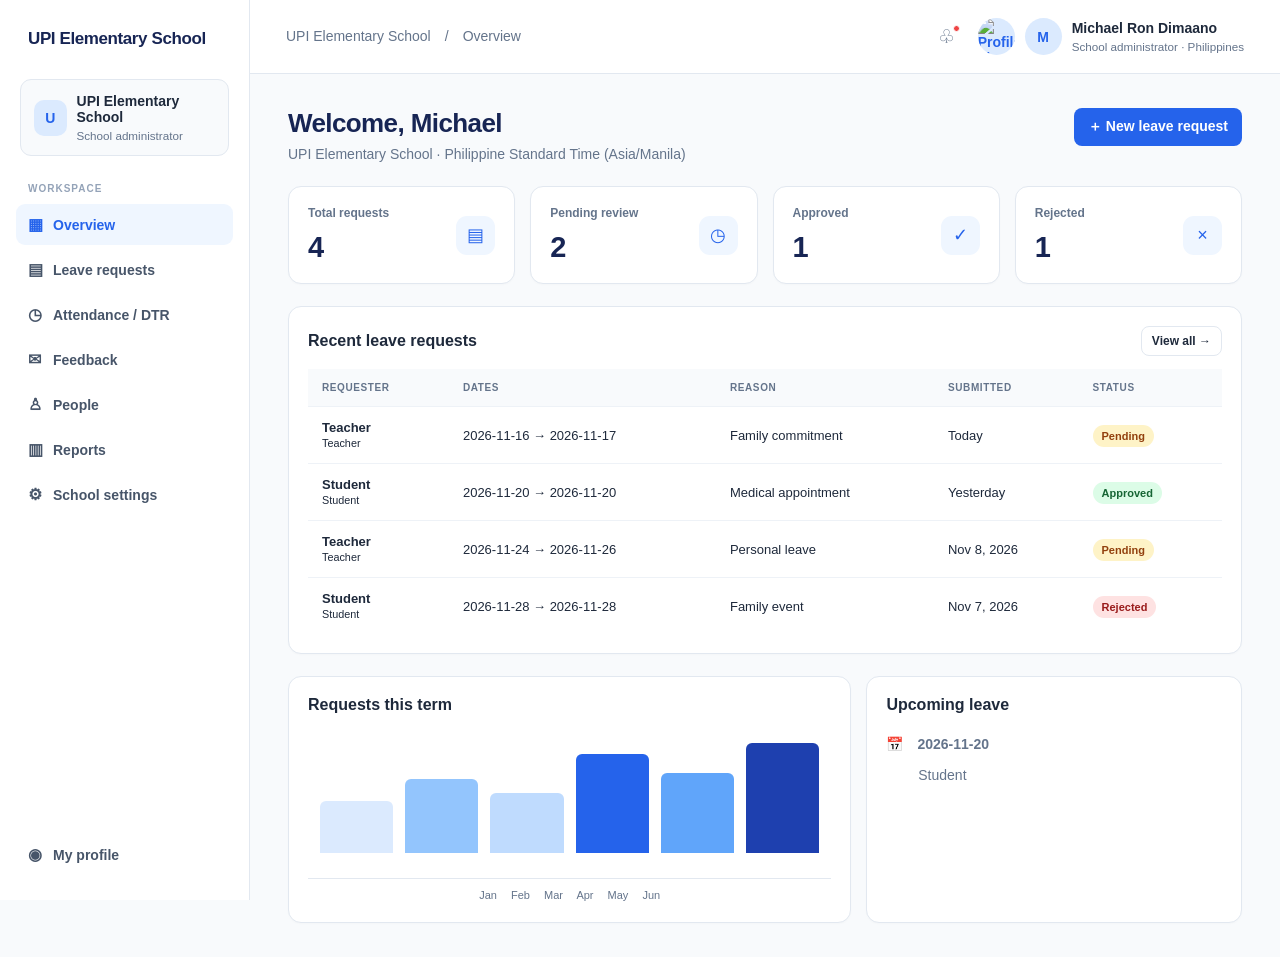
==== index.html @ c829ebc5 "Add files via upload" ====
<!doctype html>
<html lang="en">
<head>
  <meta charset="utf-8">
  <meta name="viewport" content="width=device-width, initial-scale=1">
  <meta name="theme-color" content="#2563EB">
  <title>UPI Elementary School — Leave Monitoring</title>
  <style>
    :root{--blue:#2563EB;--dark:#1E40AF;--navy:#172554;--pale:#EFF6FF;--pale2:#DBEAFE;--white:#fff;--bg:#F8FAFC;--border:#E2E8F0;--text:#1E293B;--muted:#64748B;--green:#15803D;--amber:#B45309;--red:#B91C1C}*{box-sizing:border-box}body{margin:0;background:var(--bg);color:var(--text);font:14px Inter,"Segoe UI",Arial,sans-serif}button,input,select,textarea{font:inherit}button{cursor:pointer}.layout{min-height:100vh}.sidebar{position:fixed;inset:0 auto 0 0;width:250px;padding:25px 16px;background:var(--white);border-right:1px solid var(--border);display:flex;flex-direction:column;z-index:2}.brand{padding:4px 12px 30px;color:var(--navy);font-size:22px;font-weight:800;letter-spacing:-1px}.brand span{color:var(--blue)}.school{margin:0 4px 27px;padding:13px;background:#F8FAFC;border:1px solid var(--border);border-radius:11px;display:flex;gap:10px;align-items:center}.school-mark{width:36px;height:36px;border-radius:10px;background:var(--pale2);color:var(--blue);display:grid;place-items:center;font-weight:800}.school small,.person small{display:block;color:var(--muted);margin-top:4px}.label{padding:0 12px 10px;color:#94A3B8;text-transform:uppercase;letter-spacing:1px;font-size:10px;font-weight:700}.nav{display:grid;gap:4px}.nav button{border:0;background:transparent;text-align:left;padding:11px 12px;border-radius:9px;color:#475569;font-weight:600}.nav button:hover,.nav button.active{background:var(--pale);color:var(--blue)}.nav .ico{display:inline-block;width:25px;font-size:16px}.side-bottom{margin-top:auto}.main{margin-left:250px;min-height:100vh}.topbar{height:74px;padding:0 36px;background:white;border-bottom:1px solid var(--border);display:flex;justify-content:space-between;align-items:center}.crumb{color:var(--muted)}.tools{display:flex;align-items:center;gap:17px}.icon{border:0;background:white;color:var(--muted);font-size:19px;position:relative}.dot{position:absolute;width:7px;height:7px;right:1px;top:1px;background:#EF4444;border:1px solid white;border-radius:50%}.person{display:flex;align-items:center;gap:10px}.avatar{width:37px;height:37px;border-radius:50%;object-fit:cover;display:grid;place-items:center;background:var(--pale2);color:var(--blue);font-weight:700}.content{max-width:1400px;margin:auto;padding:34px 38px}.title-row{display:flex;justify-content:space-between;align-items:flex-start;margin-bottom:24px;gap:14px}h1,h2,h3,p{margin-top:0}h1{font-size:26px;letter-spacing:-.6px;margin-bottom:7px;color:var(--navy)}.subtitle{color:var(--muted)}h2{font-size:16px;margin-bottom:15px}.grid{display:grid;grid-template-columns:repeat(4,minmax(0,1fr));gap:15px}.card{background:white;border:1px solid var(--border);border-radius:13px;padding:19px;box-shadow:0 1px 2px #0f172a05}.stat{display:flex;align-items:center;justify-content:space-between}.stat-label{font-size:12px;color:var(--muted);font-weight:600}.stat-number{font-size:29px;font-weight:750;color:var(--navy);margin-top:11px}.stat-icon{width:39px;height:39px;border-radius:11px;display:grid;place-items:center;background:var(--pale);color:var(--blue);font-size:18px}.section{margin-top:22px}.section-head{display:flex;align-items:center;justify-content:space-between;margin-bottom:13px}.section-head h2{margin:0}.btn{border:0;border-radius:8px;background:var(--blue);color:white;padding:10px 14px;font-weight:650;text-decoration:none;display:inline-flex;align-items:center;gap:7px}.btn:hover{background:var(--dark)}.btn.outline{background:white;border:1px solid var(--border);color:var(--text)}.btn.sm{padding:7px 10px;font-size:12px}.table-wrap{overflow:auto}table{border-collapse:collapse;width:100%;white-space:nowrap;font-size:13px}th,td{padding:13px 14px;border-bottom:1px solid #EEF2F7;text-align:left}th{background:#F8FAFC;color:var(--muted);font-size:10px;text-transform:uppercase;letter-spacing:.6px}tbody tr:last-child td{border-bottom:0}.badge{border-radius:30px;padding:5px 9px;font-size:11px;font-weight:700;text-transform:capitalize;background:#F1F5F9;color:#475569}.badge.approved,.badge.resolved{background:#DCFCE7;color:#166534}.badge.pending,.badge.new{background:#FEF3C7;color:#92400E}.badge.rejected{background:#FEE2E2;color:#991B1B}.badge.in-progress{background:#DBEAFE;color:#1D4ED8}.hidden{display:none!important}.form-grid{display:grid;grid-template-columns:1fr 1fr;gap:12px}.field{margin-bottom:15px}.field label{display:block;font-size:12px;font-weight:650;margin-bottom:7px}.field input,.field select,.field textarea{width:100%;padding:10px 12px;border:1px solid #CBD5E1;border-radius:8px;background:white;color:var(--text)}.field input:focus,.field select:focus,.field textarea:focus{outline:3px solid #2563EB20;border-color:var(--blue)}.field textarea{min-height:95px;resize:vertical}.empty{text-align:center;color:var(--muted);padding:28px}.notice{padding:12px 14px;margin-bottom:18px;border-radius:9px;background:var(--pale);color:var(--dark)}.profile-row{display:flex;align-items:center;gap:17px;margin-bottom:18px}.avatar.big{width:76px;height:76px;font-size:25px}.tabs{display:flex;gap:8px;margin:0 0 18px}.tabs button{padding:8px 12px;border:1px solid var(--border);background:white;border-radius:8px;color:var(--muted)}.tabs button.active{background:var(--pale);border-color:var(--pale2);color:var(--blue)}.request-actions{display:flex;gap:6px}.toast{position:fixed;right:22px;bottom:22px;background:var(--navy);color:white;padding:13px 18px;border-radius:9px;box-shadow:0 8px 30px #17255430;z-index:5}.mobile{display:none}
    @media(max-width:950px){.sidebar{width:215px}.main{margin-left:215px}.content{padding:25px 20px}.topbar{padding:0 20px}.grid{grid-template-columns:repeat(2,1fr)}}@media(max-width:650px){.sidebar{inset:auto 0 0;width:100%;height:65px;padding:4px 5px;border:0;border-top:1px solid var(--border);display:block}.brand,.school,.label,.side-bottom{display:none}.nav{display:flex;justify-content:space-around}.nav button{padding:7px 5px;text-align:center;font-size:10px}.nav .ico{display:block;width:auto;font-size:17px}.main{margin:0;padding-bottom:70px}.topbar{height:60px;padding:0 13px}.crumb{display:none}.content{padding:22px 13px}.grid{gap:9px}.card{padding:14px}.stat-number{font-size:24px}.title-row{align-items:flex-start}h1{font-size:22px}.person .person-name{display:none}.form-grid{grid-template-columns:1fr}.table-wrap{margin:0 -8px}}
  </style>
  <style>.badge.present{background:#DCFCE7;color:#166534}.badge.absent{background:#FEE2E2;color:#991B1B}.badge.leave{background:#FEF3C7;color:#92400E}.badge.holiday{background:#DBEAFE;color:#1D4ED8}@media(max-width:650px){.request-actions{flex-wrap:wrap;justify-content:flex-end}}</style>
</head>
<body>
  <div class="layout">
    <aside class="sidebar">
      <div class="brand" style="font-size:17px;letter-spacing:-.4px">UPI Elementary School</div>
      <div class="school"><div class="school-mark">U</div><div><strong>UPI Elementary School</strong><small>School administrator</small></div></div>
      <div class="label">Workspace</div>
      <nav class="nav" id="nav">
        <button class="active" data-view="dashboard"><span class="ico">▦</span>Overview</button>
        <button data-view="leaves"><span class="ico">▤</span>Leave requests</button>
        <button data-view="attendance"><span class="ico">◷</span>Attendance / DTR</button>
        <button data-view="feedback"><span class="ico">✉</span>Feedback</button>
        <button data-view="people"><span class="ico">♙</span>People</button>
        <button data-view="reports"><span class="ico">▥</span>Reports</button>
        <button data-view="settings"><span class="ico">⚙</span>School settings</button>
      </nav>
      <div class="nav side-bottom"><button data-view="profile"><span class="ico">◉</span>My profile</button></div>
    </aside>
    <main class="main">
      <header class="topbar"><div class="crumb"><span id="school-crumb">UPI Elementary School</span>　/　<span id="crumb">Overview</span></div><div class="tools"><button class="icon" id="notifications" title="Notifications">♧<span class="dot"></span></button><div class="person"><img class="avatar photo" alt="Profile photo" hidden><span class="avatar initials">M</span><span class="person-name"><strong id="top-name">Michael Ron Dimaano</strong><small>School administrator · Philippines</small></span></div></div></header>
      <div class="content">
        <div id="toast" class="toast hidden" role="status"></div>
        <section class="view" id="view-dashboard">
          <div class="title-row"><div><h1>Welcome, Michael</h1><div class="subtitle">UPI Elementary School · Philippine Standard Time (Asia/Manila)</div></div><button class="btn" data-goto="leaves">＋ New leave request</button></div>
          <div class="grid">
            <article class="card"><div class="stat"><div><div class="stat-label">Total requests</div><div class="stat-number" id="count-total">12</div></div><div class="stat-icon">▤</div></div></article>
            <article class="card"><div class="stat"><div><div class="stat-label">Pending review</div><div class="stat-number" id="count-pending">3</div></div><div class="stat-icon">◷</div></div></article>
            <article class="card"><div class="stat"><div><div class="stat-label">Approved</div><div class="stat-number" id="count-approved">7</div></div><div class="stat-icon">✓</div></div></article>
            <article class="card"><div class="stat"><div><div class="stat-label">Rejected</div><div class="stat-number" id="count-rejected">2</div></div><div class="stat-icon">×</div></div></article>
          </div>
          <section class="card section"><div class="section-head"><h2>Recent leave requests</h2><button class="btn outline sm" data-goto="leaves">View all →</button></div><div class="table-wrap"><table><thead><tr><th>Requester</th><th>Dates</th><th>Reason</th><th>Submitted</th><th>Status</th></tr></thead><tbody id="recent-rows"></tbody></table></div></section>
          <section class="grid section" style="grid-template-columns:1.2fr .8fr"><article class="card"><h2>Requests this term</h2><div style="height:150px;display:flex;align-items:end;gap:12px;padding:8px 12px 25px;border-bottom:1px solid var(--border)"><div style="height:45%;background:#DBEAFE;flex:1;border-radius:6px 6px 0 0"></div><div style="height:64%;background:#93C5FD;flex:1;border-radius:6px 6px 0 0"></div><div style="height:52%;background:#BFDBFE;flex:1;border-radius:6px 6px 0 0"></div><div style="height:85%;background:#2563EB;flex:1;border-radius:6px 6px 0 0"></div><div style="height:69%;background:#60A5FA;flex:1;border-radius:6px 6px 0 0"></div><div style="height:95%;background:#1E40AF;flex:1;border-radius:6px 6px 0 0"></div></div><div class="subtitle" style="display:flex;justify-content:space-around;margin-top:9px;font-size:11px">Jan　 Feb　 Mar　 Apr　 May　 Jun</div></article><article class="card"><h2>Upcoming leave</h2><div id="upcoming" class="subtitle" style="line-height:2.2"></div></article></section>
        </section>
        <section class="view hidden" id="view-leaves"><div class="title-row"><div><h1>Leave requests</h1><div class="subtitle">Review and track staff and student leave.</div></div><button class="btn" id="new-request-btn">＋ New request</button></div><section id="leave-form" class="card hidden" style="margin-bottom:18px"><h2>Submit a leave request</h2><form id="leaveForm"><div class="form-grid"><div class="field"><label>Requester name</label><input required name="name" placeholder="e.g. Jamie Lee"></div><div class="field"><label>Request type</label><select name="role"><option>Teacher</option><option>Student</option></select></div><div class="field"><label>Start date</label><input required type="date" name="start"></div><div class="field"><label>End date</label><input required type="date" name="end"></div></div><div class="field"><label>Reason</label><textarea name="reason" required placeholder="Add a short explanation..."></textarea></div><button class="btn">Submit request</button> <button type="button" class="btn outline" id="cancel-leave">Cancel</button></form></section><section class="card"><div class="tabs" id="leave-tabs"><button class="active" data-filter="all">All</button><button data-filter="pending">Pending</button><button data-filter="approved">Approved</button><button data-filter="rejected">Rejected</button></div><div class="table-wrap"><table><thead><tr><th>Requester</th><th>Dates</th><th>Reason</th><th>Status</th><th>Review</th></tr></thead><tbody id="leave-rows"></tbody></table></div></section></section>
        <section class="view hidden" id="view-leaves"><div class="title-row"><div><h1>Leave requests</h1><div class="subtitle">Review and track staff and student leave.</div></div><button class="btn" id="new-request-btn">＋ New request</button></div><section id="leave-form" class="card hidden" style="margin-bottom:18px"><h2>Submit a leave request</h2><form id="leaveForm"><div class="form-grid"><div class="field"><label>Request type</label><select name="role"><option>Teacher</option><option>Student</option></select></div><div class="field"><label>For</label><input value="Michael Ron Dimaano" readonly></div><div class="field"><label>Start date</label><input required type="date" name="start"></div><div class="field"><label>End date</label><input required type="date" name="end"></div></div><div class="field"><label>Reason</label><textarea name="reason" required placeholder="Add a short explanation..."></textarea></div><button class="btn">Submit request</button> <button type="button" class="btn outline" id="cancel-leave">Cancel</button></form></section><section class="card"><div class="tabs" id="leave-tabs"><button class="active" data-filter="all">All</button><button data-filter="pending">Pending</button><button data-filter="approved">Approved</button><button data-filter="rejected">Rejected</button></div><div class="table-wrap"><table><thead><tr><th>Requester</th><th>Dates</th><th>Reason</th><th>Status</th><th>Review</th></tr></thead><tbody id="leave-rows"></tbody></table></div></section></section>
        <section class="view hidden" id="view-attendance"><div class="title-row"><div><h1>Monthly attendance / DTR</h1><div class="subtitle">Daily time record · Philippine Standard Time (Asia/Manila)</div></div><div class="request-actions"><button class="btn outline" id="prev-month">← Previous</button><strong id="attendance-month" style="align-self:center"></strong><button class="btn outline" id="next-month">Next →</button><button class="btn outline" id="attendance-export">↓ CSV</button></div></div><div class="notice">Sample preview data. Entries you add here are saved in this browser only.</div><section class="grid"><article class="card"><div class="stat-label">Present</div><div class="stat-number" id="att-present">0</div></article><article class="card"><div class="stat-label">Absent</div><div class="stat-number" id="att-absent">0</div></article><article class="card"><div class="stat-label">Leave</div><div class="stat-number" id="att-leave">0</div></article><article class="card"><div class="stat-label">Holidays</div><div class="stat-number" id="att-holiday">0</div></article></section><section class="card section"><h2>Record or update a day</h2><form id="attendanceForm" class="form-grid"><div class="field"><label>Date</label><input type="date" name="date" id="attendance-date" required></div><div class="field"><label>Status</label><select name="status"><option value="present">Present</option><option value="absent">Absent</option><option value="leave">Leave</option><option value="holiday">Holiday</option></select></div><div class="field"><label>Time in</label><input type="time" name="timeIn"></div><div class="field"><label>Time out</label><input type="time" name="timeOut"></div><div class="field" style="grid-column:1/-1"><label>Remarks</label><input name="remarks" placeholder="Optional"></div><button class="btn" style="align-self:start">Save DTR entry</button></form></section><section class="card section table-wrap"><table><thead><tr><th>Date</th><th>Day</th><th>Time in</th><th>Time out</th><th>Total hours</th><th>Status</th><th>Remarks</th></tr></thead><tbody id="attendance-rows"></tbody></table></section></section>
        <section class="view hidden" id="view-feedback"><div class="title-row"><div><h1>Feedback</h1><div class="subtitle">Suggestions, concerns, and general feedback.</div></div><button class="btn" id="feedback-open">＋ Send feedback</button></div><section class="card hidden" id="feedback-form" style="margin-bottom:18px"><h2>Share feedback</h2><form id="feedbackForm"><div class="form-grid"><div class="field"><label>Category</label><select name="category"><option>Suggestion</option><option>General Feedback</option><option>Concern</option><option>Other</option></select></div><div class="field"><label>Subject</label><input name="subject" required></div></div><div class="field"><label>Message</label><textarea name="message" required></textarea></div><button class="btn">Submit feedback</button></form></section><section class="card table-wrap"><table><thead><tr><th>Category</th><th>Subject</th><th>From</th><th>Date</th><th>Status</th><th>Update</th></tr></thead><tbody id="feedback-rows"></tbody></table></section></section>
        <section class="view hidden" id="view-people"><div class="title-row"><div><h1>People</h1><div class="subtitle">Manage teachers and students in your school.</div></div><button class="btn" id="add-person">＋ Add person</button></div><section class="card hidden" id="person-form"><h2>Add a school account</h2><form id="personForm" class="form-grid"><div class="field"><label>Full name</label><input required name="name"></div><div class="field"><label>Email</label><input required type="email" name="email"></div><div class="field"><label>Role</label><select name="role"><option>Teacher</option><option>Student</option></select></div><button class="btn" style="align-self:start">Save person</button></form></section><section class="card section table-wrap"><table><thead><tr><th>Name</th><th>Email</th><th>Role</th><th>Account status</th></tr></thead><tbody id="people-rows"></tbody></table></section></section>
        <section class="view hidden" id="view-reports"><div class="title-row"><div><h1>Reports</h1><div class="subtitle">Summarize leave requests for your school.</div></div><button class="btn outline" id="export">↓ Export CSV</button></div><section class="card"><div class="form-grid"><div class="field"><label>From</label><input type="date" id="report-from"></div><div class="field"><label>To</label><input type="date" id="report-to"></div></div><div class="subtitle">The report includes all requests recorded in this preview. Export downloads a CSV file.</div></section><section class="grid section" id="report-cards"></section></section>
        <section class="view hidden" id="view-settings"><div class="title-row"><div><h1>School settings</h1><div class="subtitle">Update school name and branding.</div></div></div><section class="card" style="max-width:650px"><div class="field"><label>School name</label><input id="school-name" value="UPI Elementary School"></div><button class="btn" id="save-school">Save changes</button></section></section>
        <section class="view hidden" id="view-profile"><div class="title-row"><div><h1>My profile</h1><div class="subtitle">Update your account details and profile picture.</div></div></div><section class="card" style="max-width:700px"><div class="profile-row"><img class="avatar big photo" alt="Profile picture" hidden><span class="avatar big initials">M</span><div><strong id="profile-display">Michael Ron Dimaano</strong><div class="subtitle">UPI Elementary School · Philippines</div></div></div><form id="profileForm"><div class="field"><label>Display name</label><input name="name" id="profile-name" value="Michael Ron Dimaano" required></div><div class="field"><label>Profile picture</label><input type="file" id="profile-picture" accept="image/png,image/jpeg,image/webp"><small class="subtitle">Choose a JPG, PNG, or WebP image. Preview is saved in this browser.</small></div><button class="btn">Save profile</button></form></section></section>
      </div>
    </main>
  </div>
  <script>
    const sample=[{name:'Teacher',role:'Teacher',start:'2026-11-16',end:'2026-11-17',reason:'Family commitment',status:'pending',date:'Today'},{name:'Student',role:'Student',start:'2026-11-20',end:'2026-11-20',reason:'Medical appointment',status:'approved',date:'Yesterday'},{name:'Teacher',role:'Teacher',start:'2026-11-24',end:'2026-11-26',reason:'Personal leave',status:'pending',date:'Nov 8, 2026'},{name:'Student',role:'Student',start:'2026-11-28',end:'2026-11-28',reason:'Family event',status:'rejected',date:'Nov 7, 2026'}];
    let leaves=JSON.parse(localStorage.getItem('upi-preview-leaves-v2')||'null')||sample;
    let feedback=JSON.parse(localStorage.getItem('upi-preview-feedback-v2')||'null')||[{category:'Suggestion',subject:'More notice for school events',person:'Teacher',date:'Today',status:'new'},{category:'General Feedback',subject:'Thank you for the new process',person:'Student',date:'Yesterday',status:'resolved'}];
    let people=JSON.parse(localStorage.getItem('upi-preview-people-v2')||'null')||[];
    const philParts=new Intl.DateTimeFormat('en-PH',{timeZone:'Asia/Manila',year:'numeric',month:'2-digit',day:'2-digit'}).formatToParts(new Date());const philPart=k=>philParts.find(p=>p.type===k).value;const todayPH=`${philPart('year')}-${philPart('month')}-${philPart('day')}`;let attendanceMonth=localStorage.getItem('upi-preview-month-v2')||todayPH.slice(0,7);let attendance=JSON.parse(localStorage.getItem('upi-preview-attendance-v2')||'{}');
    const persist=()=>{localStorage.setItem('upi-preview-leaves-v2',JSON.stringify(leaves));localStorage.setItem('upi-preview-feedback-v2',JSON.stringify(feedback));localStorage.setItem('upi-preview-people-v2',JSON.stringify(people));localStorage.setItem('upi-preview-attendance-v2',JSON.stringify(attendance));localStorage.setItem('upi-preview-month-v2',attendanceMonth);};
    const esc=s=>String(s).replace(/[&<>"']/g,c=>({'&':'&amp;','<':'&lt;','>':'&gt;','"':'&quot;',"'":'&#39;'}[c]));
    const badge=s=>`<span class="badge ${esc(s.replace('_','-'))}">${esc(s.replace('_',' '))}</span>`;
    function render(){const pending=leaves.filter(x=>x.status==='pending').length,approved=leaves.filter(x=>x.status==='approved').length,rejected=leaves.filter(x=>x.status==='rejected').length;document.querySelector('#count-total').textContent=leaves.length;document.querySelector('#count-pending').textContent=pending;document.querySelector('#count-approved').textContent=approved;document.querySelector('#count-rejected').textContent=rejected;
      document.querySelector('#recent-rows').innerHTML=leaves.slice(0,5).map(x=>`<tr><td><strong>${esc(x.name)}</strong><br><small>${esc(x.role)}</small></td><td>${esc(x.start)} → ${esc(x.end)}</td><td>${esc(x.reason)}</td><td>${esc(x.date)}</td><td>${badge(x.status)}</td></tr>`).join('')||'<tr><td class="empty" colspan="5">No requests yet.</td></tr>';
      const filter=document.querySelector('#leave-tabs .active')?.dataset.filter||'all';const shown=filter==='all'?leaves:leaves.filter(x=>x.status===filter);document.querySelector('#leave-rows').innerHTML=shown.map((x,i)=>`<tr><td><strong>${esc(x.name)}</strong><br><small>${esc(x.role)}</small></td><td>${esc(x.start)} → ${esc(x.end)}</td><td>${esc(x.reason)}</td><td>${badge(x.status)}</td><td>${x.status==='pending'?`<div class="request-actions"><button class="btn sm" onclick="decide(${leaves.indexOf(x)},'approved')">Approve</button><button class="btn outline sm" onclick="decide(${leaves.indexOf(x)},'rejected')">Reject</button></div>`:'—'}</td></tr>`).join('')||'<tr><td class="empty" colspan="5">Nothing to show for this filter.</td></tr>';
      document.querySelector('#feedback-rows').innerHTML=feedback.map((x,i)=>`<tr><td>${esc(x.category)}</td><td><strong>${esc(x.subject)}</strong></td><td>${esc(x.person)}</td><td>${esc(x.date)}</td><td>${badge(x.status)}</td><td><select aria-label="Feedback status" onchange="updateFeedback(${i},this.value)"><option ${x.status==='new'?'selected':''}>new</option><option value="in_progress" ${x.status==='in_progress'?'selected':''}>in progress</option><option ${x.status==='resolved'?'selected':''}>resolved</option></select></td></tr>`).join('')||'<tr><td class="empty" colspan="6">No feedback yet.</td></tr>';
      document.querySelector('#people-rows').innerHTML=people.map(p=>`<tr><td><strong>${esc(p.name)}</strong></td><td>${esc(p.email)}</td><td>${esc(p.role)}</td><td>${badge('active')}</td></tr>`).join('')||'<tr><td class="empty" colspan="4">No school accounts added in this preview.</td></tr>';document.querySelector('#report-cards').innerHTML=[['Total requests',leaves.length],['Pending',pending],['Approved',approved],['Rejected',rejected]].map(([a,b])=>`<article class="card"><div class="stat-label">${a}</div><div class="stat-number">${b}</div></article>`).join('');document.querySelector('#upcoming').innerHTML=leaves.filter(x=>x.status==='approved').slice(0,3).map(x=>`<div>📅　<strong>${esc(x.start)}</strong><br>　　 ${esc(x.role)}</div>`).join('')||'No approved leave coming up.';renderAttendance();persist();}
    function renderAttendance(){const [year,month]=attendanceMonth.split('-').map(Number),numDays=new Date(Date.UTC(year,month,0)).getUTCDate();document.querySelector('#attendance-month').textContent=new Intl.DateTimeFormat('en-PH',{timeZone:'Asia/Manila',month:'long',year:'numeric'}).format(new Date(Date.UTC(year,month-1,1,12)));document.querySelector('#attendance-date').min=`${attendanceMonth}-01`;document.querySelector('#attendance-date').max=`${attendanceMonth}-${String(numDays).padStart(2,'0')}`;if(!document.querySelector('#attendance-date').value.startsWith(attendanceMonth))document.querySelector('#attendance-date').value=attendanceMonth===todayPH.slice(0,7)?todayPH:`${attendanceMonth}-01`;const records=Object.entries(attendance).filter(([d])=>d.startsWith(attendanceMonth)).sort(([a],[b])=>a.localeCompare(b));for(const s of ['present','absent','leave','holiday'])document.querySelector(`#att-${s}`).textContent=records.filter(([,r])=>r.status===s).length;const weekday=d=>new Intl.DateTimeFormat('en-PH',{timeZone:'Asia/Manila',weekday:'long'}).format(new Date(`${d}T12:00:00+08:00`));const hours=r=>{if(!r?.timeIn||!r?.timeOut)return '—';const [ih,im]=r.timeIn.split(':').map(Number),[oh,om]=r.timeOut.split(':').map(Number),n=oh*60+om-ih*60-im;return n>=0?`${(n/60).toFixed(2)} h`:'—'};let html='';for(let day=1;day<=numDays;day++){const date=`${attendanceMonth}-${String(day).padStart(2,'0')}`,r=attendance[date];html+=`<tr><td>${new Intl.DateTimeFormat('en-PH',{timeZone:'Asia/Manila',month:'short',day:'numeric',year:'numeric'}).format(new Date(`${date}T12:00:00+08:00`))}</td><td>${weekday(date)}</td><td>${esc(r?.timeIn||'—')}</td><td>${esc(r?.timeOut||'—')}</td><td>${hours(r)}</td><td>${r?badge(r.status):badge('not recorded')}</td><td>${esc(r?.remarks||'')}</td></tr>`}document.querySelector('#attendance-rows').innerHTML=html;document.querySelector('#next-month').disabled=attendanceMonth>=todayPH.slice(0,7);}
    function toast(s){const t=document.querySelector('#toast');t.textContent=s;t.classList.remove('hidden');setTimeout(()=>t.classList.add('hidden'),2400)}
    function show(view){document.querySelectorAll('.view').forEach(v=>v.classList.toggle('hidden',v.id!==`view-${view}`));document.querySelectorAll('#nav button').forEach(b=>b.classList.toggle('active',b.dataset.view===view));document.querySelector('#crumb').textContent=({dashboard:'Overview',leaves:'Leave requests',attendance:'Attendance / DTR',feedback:'Feedback',people:'People',reports:'Reports',settings:'School settings',profile:'My profile'})[view]||view;if(view==='attendance')renderAttendance();}
    window.decide=(i,status)=>{leaves[i].status=status;render();toast(`Request ${status}.`)};window.updateFeedback=(i,status)=>{feedback[i].status=status.replace(' ','_');render();toast('Feedback status updated.')};
    document.querySelectorAll('#nav button').forEach(b=>b.addEventListener('click',()=>show(b.dataset.view)));document.querySelectorAll('[data-goto]').forEach(b=>b.addEventListener('click',()=>{show(b.dataset.goto);if(b.dataset.goto==='leaves')document.querySelector('#leave-form').classList.remove('hidden')}));document.querySelector('#leave-tabs').addEventListener('click',e=>{if(e.target.dataset.filter){document.querySelectorAll('#leave-tabs button').forEach(b=>b.classList.toggle('active',b===e.target));render()}});
    document.querySelector('#new-request-btn').onclick=()=>document.querySelector('#leave-form').classList.toggle('hidden');document.querySelector('#cancel-leave').onclick=()=>document.querySelector('#leave-form').classList.add('hidden');document.querySelector('#leaveForm').onsubmit=e=>{e.preventDefault();const f=new FormData(e.target),start=f.get('start'),end=f.get('end');if(end<start){toast('End date must be on or after the start date.');return}leaves.unshift({name:document.querySelector('#profile-display').textContent,role:f.get('role'),start,end,reason:f.get('reason'),status:'pending',date:'Just now'});render();e.target.reset();document.querySelector('#leave-form').classList.add('hidden');toast('Leave request submitted.')};
    document.querySelector('#prev-month').onclick=()=>{const [y,m]=attendanceMonth.split('-').map(Number);const d=new Date(Date.UTC(y,m-2,1,12));attendanceMonth=`${d.getUTCFullYear()}-${String(d.getUTCMonth()+1).padStart(2,'0')}`;renderAttendance();persist()};document.querySelector('#next-month').onclick=()=>{if(attendanceMonth>=todayPH.slice(0,7))return;const [y,m]=attendanceMonth.split('-').map(Number);const d=new Date(Date.UTC(y,m,1,12));attendanceMonth=`${d.getUTCFullYear()}-${String(d.getUTCMonth()+1).padStart(2,'0')}`;renderAttendance();persist()};document.querySelector('#attendanceForm').onsubmit=e=>{e.preventDefault();const f=new FormData(e.target),date=f.get('date');if(!date.startsWith(attendanceMonth)){toast('Choose a date in the displayed month.');return}attendance[date]={status:f.get('status'),timeIn:f.get('timeIn'),timeOut:f.get('timeOut'),remarks:f.get('remarks')};render();toast('Attendance entry saved.')};document.querySelector('#attendance-export').onclick=()=>{const entries=Object.entries(attendance).filter(([d])=>d.startsWith(attendanceMonth)).sort(([a],[b])=>a.localeCompare(b)),csv=['Date,Day,Time In,Time Out,Hours,Status,Remarks',...entries.map(([d,r])=>{const [ih,im]=r.timeIn.split(':').map(Number),[oh,om]=r.timeOut.split(':').map(Number),hrs=ih||im||oh||om?Math.max(0,(oh*60+om-ih*60-im)/60).toFixed(2):'';return [d,JSON.stringify(new Intl.DateTimeFormat('en-PH',{timeZone:'Asia/Manila',weekday:'long'}).format(new Date(`${d}T12:00:00+08:00`))),r.timeIn,r.timeOut,hrs,r.status,JSON.stringify(r.remarks)].join(',')})].join('\n'),a=document.createElement('a');a.href=URL.createObjectURL(new Blob([csv],{type:'text/csv'}));a.download=`dtr-${attendanceMonth}.csv`;a.click();URL.revokeObjectURL(a.href)};
    document.querySelector('#feedback-open').onclick=()=>document.querySelector('#feedback-form').classList.toggle('hidden');document.querySelector('#feedbackForm').onsubmit=e=>{e.preventDefault();const f=new FormData(e.target);feedback.unshift({category:f.get('category'),subject:f.get('subject'),person:document.querySelector('#profile-display').textContent,date:'Just now',status:'new'});render();e.target.reset();document.querySelector('#feedback-form').classList.add('hidden');toast('Feedback submitted.')};
    document.querySelector('#add-person').onclick=()=>document.querySelector('#person-form').classList.toggle('hidden');document.querySelector('#personForm').onsubmit=e=>{e.preventDefault();const f=new FormData(e.target);people.push({name:f.get('name'),email:f.get('email'),role:f.get('role')});render();e.target.reset();toast('Person added to preview.')};
    document.querySelector('#profileForm').onsubmit=e=>{e.preventDefault();const name=document.querySelector('#profile-name').value;document.querySelector('#top-name').textContent=name;document.querySelector('#profile-display').textContent=name;document.querySelectorAll('.initials').forEach(x=>x.textContent=name.trim().charAt(0).toUpperCase());localStorage.setItem('upi-preview-name-v2',name);toast('Profile saved in this browser.')};
    document.querySelector('#profile-picture').onchange=e=>{const file=e.target.files[0];if(!file)return;if(!['image/jpeg','image/png','image/webp'].includes(file.type)||file.size>3*1024*1024){toast('Choose a JPG, PNG, or WebP image under 3 MB.');e.target.value='';return}const reader=new FileReader();reader.onload=()=>{localStorage.setItem('upi-preview-avatar-v2',reader.result);document.querySelectorAll('.photo').forEach(x=>{x.src=reader.result;x.hidden=false});document.querySelectorAll('.initials').forEach(x=>x.hidden=true);toast('Photo preview updated.')};reader.readAsDataURL(file)};
    document.querySelector('#save-school').onclick=()=>{const n=document.querySelector('#school-name').value;document.querySelector('.school strong').textContent=n;document.querySelector('.crumb').firstChild.textContent=n+'　/　';toast('School name updated in this preview.')};document.querySelector('#notifications').onclick=()=>toast('You have 3 pending leave requests.');document.querySelector('#export').onclick=()=>{const csv=['Name,Role,Start,End,Reason,Status',...leaves.map(x=>[x.name,x.role,x.start,x.end,x.reason,x.status].map(v=>'"'+String(v).replaceAll('"','""')+'"').join(','))].join('\n'),a=document.createElement('a');a.href=URL.createObjectURL(new Blob([csv],{type:'text/csv'}));a.download='leave-report.csv';a.click();URL.revokeObjectURL(a.href)};
    const savedName=localStorage.getItem('upi-preview-name-v2')||'Michael Ron Dimaano';document.querySelector('#top-name').textContent=savedName;document.querySelector('#profile-display').textContent=savedName;document.querySelector('#profile-name').value=savedName;document.querySelectorAll('.initials').forEach(x=>x.textContent=savedName.trim().charAt(0).toUpperCase());const savedPhoto=localStorage.getItem('upi-preview-avatar-v2');if(savedPhoto){document.querySelectorAll('.photo').forEach(x=>{x.src=savedPhoto;x.hidden=false});document.querySelectorAll('.initials').forEach(x=>x.hidden=true)}document.querySelector('#school-crumb').textContent=localStorage.getItem('upi-preview-school-v2')||'UPI Elementary School';document.querySelector('.school strong').textContent=document.querySelector('#school-crumb').textContent;document.querySelector('#school-name').value=document.querySelector('#school-crumb').textContent;document.querySelector('#profile-picture').onchange=e=>{const file=e.target.files[0];if(!file)return;if(!['image/jpeg','image/png','image/webp'].includes(file.type)||file.size>3*1024*1024){toast('Choose a JPG, PNG, or WebP image under 3 MB.');e.target.value='';return}const reader=new FileReader();reader.onload=()=>{localStorage.setItem('upi-preview-avatar-v2',reader.result);document.querySelectorAll('.photo').forEach(x=>{x.src=reader.result;x.hidden=false});document.querySelectorAll('.initials').forEach(x=>x.hidden=true);toast('Profile picture saved in this browser.')};reader.readAsDataURL(file)};document.querySelector('#save-school').onclick=()=>{const n=document.querySelector('#school-name').value.trim()||'UPI Elementary School';document.querySelector('#school-crumb').textContent=n;document.querySelector('.school strong').textContent=n;localStorage.setItem('upi-preview-school-v2',n);toast('School name saved in this browser.')};render();
  </script>
</body>
</html>
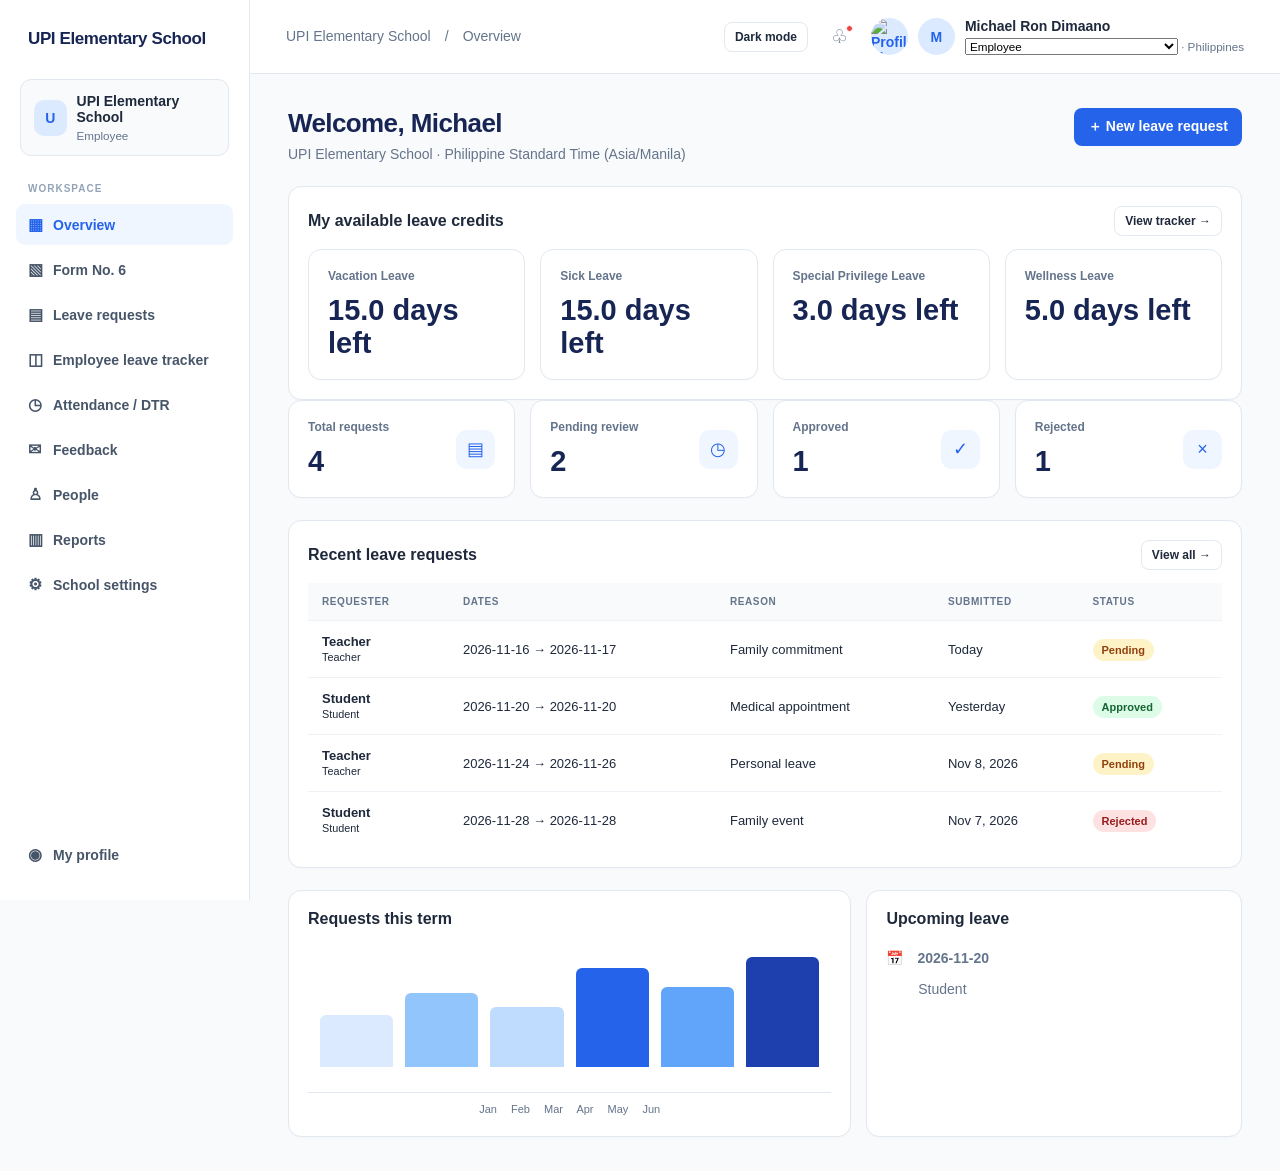
==== commit a0a986e0: "update files" ====
--- a/index.html
+++ b/index.html
@@ -19,7 +19,9 @@
       <div class="label">Workspace</div>
       <nav class="nav" id="nav">
         <button class="active" data-view="dashboard"><span class="ico">▦</span>Overview</button>
-        <button data-view="leaves"><span class="ico">▤</span>Leave requests</button>
+        <button data-view="form6"><span class="ico">▧</span>Form No. 6</button><button data-view="leaves"><span class="ico">▤</span>Leave requests</button>
+        <button data-view="balances"><span class="ico">◫</span>Employee leave tracker</button>
+        <button data-view="admin"><span class="ico">▣</span>Admin panel</button>
         <button data-view="attendance"><span class="ico">◷</span>Attendance / DTR</button>
         <button data-view="feedback"><span class="ico">✉</span>Feedback</button>
         <button data-view="people"><span class="ico">♙</span>People</button>
@@ -29,7 +31,7 @@
       <div class="nav side-bottom"><button data-view="profile"><span class="ico">◉</span>My profile</button></div>
     </aside>
     <main class="main">
-      <header class="topbar"><div class="crumb"><span id="school-crumb">UPI Elementary School</span>　/　<span id="crumb">Overview</span></div><div class="tools"><button class="icon" id="notifications" title="Notifications">♧<span class="dot"></span></button><div class="person"><img class="avatar photo" alt="Profile photo" hidden><span class="avatar initials">M</span><span class="person-name"><strong id="top-name">Michael Ron Dimaano</strong><small>School administrator · Philippines</small></span></div></div></header>
+      <header class="topbar"><div class="crumb"><span id="school-crumb">UPI Elementary School</span>　/　<span id="crumb">Overview</span></div><div class="tools"><button class="btn outline sm" id="theme-toggle" type="button">Dark mode</button><button class="icon" id="notifications" title="Notifications">♧<span class="dot"></span></button><div class="person"><img class="avatar photo" alt="Profile photo" hidden><span class="avatar initials">M</span><span class="person-name"><strong id="top-name">Michael Ron Dimaano</strong><small><select id="preview-role" aria-label="Preview role"><option>Employee</option><option>Admin / Personnel Officer</option><option>Approving Authority / Superintendent</option></select> · Philippines</small></span></div></div></header>
       <div class="content">
         <div id="toast" class="toast hidden" role="status"></div>
         <section class="view" id="view-dashboard">
@@ -82,9 +84,12 @@
     document.querySelector('#save-school').onclick=()=>{const n=document.querySelector('#school-name').value;document.querySelector('.school strong').textContent=n;document.querySelector('.crumb').firstChild.textContent=n+'　/　';toast('School name updated in this preview.')};document.querySelector('#notifications').onclick=()=>toast('You have 3 pending leave requests.');document.querySelector('#export').onclick=()=>{const csv=['Name,Role,Start,End,Reason,Status',...leaves.map(x=>[x.name,x.role,x.start,x.end,x.reason,x.status].map(v=>'"'+String(v).replaceAll('"','""')+'"').join(','))].join('\n'),a=document.createElement('a');a.href=URL.createObjectURL(new Blob([csv],{type:'text/csv'}));a.download='leave-report.csv';a.click();URL.revokeObjectURL(a.href)};
     const savedName=localStorage.getItem('upi-preview-name-v2')||'Michael Ron Dimaano';document.querySelector('#top-name').textContent=savedName;document.querySelector('#profile-display').textContent=savedName;document.querySelector('#profile-name').value=savedName;document.querySelectorAll('.initials').forEach(x=>x.textContent=savedName.trim().charAt(0).toUpperCase());const savedPhoto=localStorage.getItem('upi-preview-avatar-v2');if(savedPhoto){document.querySelectorAll('.photo').forEach(x=>{x.src=savedPhoto;x.hidden=false});document.querySelectorAll('.initials').forEach(x=>x.hidden=true)}document.querySelector('#school-crumb').textContent=localStorage.getItem('upi-preview-school-v2')||'UPI Elementary School';document.querySelector('.school strong').textContent=document.querySelector('#school-crumb').textContent;document.querySelector('#school-name').value=document.querySelector('#school-crumb').textContent;document.querySelector('#profile-picture').onchange=e=>{const file=e.target.files[0];if(!file)return;if(!['image/jpeg','image/png','image/webp'].includes(file.type)||file.size>3*1024*1024){toast('Choose a JPG, PNG, or WebP image under 3 MB.');e.target.value='';return}const reader=new FileReader();reader.onload=()=>{localStorage.setItem('upi-preview-avatar-v2',reader.result);document.querySelectorAll('.photo').forEach(x=>{x.src=reader.result;x.hidden=false});document.querySelectorAll('.initials').forEach(x=>x.hidden=true);toast('Profile picture saved in this browser.')};reader.readAsDataURL(file)};document.querySelector('#save-school').onclick=()=>{const n=document.querySelector('#school-name').value.trim()||'UPI Elementary School';document.querySelector('#school-crumb').textContent=n;document.querySelector('.school strong').textContent=n;localStorage.setItem('upi-preview-school-v2',n);toast('School name saved in this browser.')};render();
   </script>
+  <script src="form6.js"></script>
+  <script src="leave-admin.js"></script>
 </body>
 </html>
-
-
-
-
+
+
+
+
+
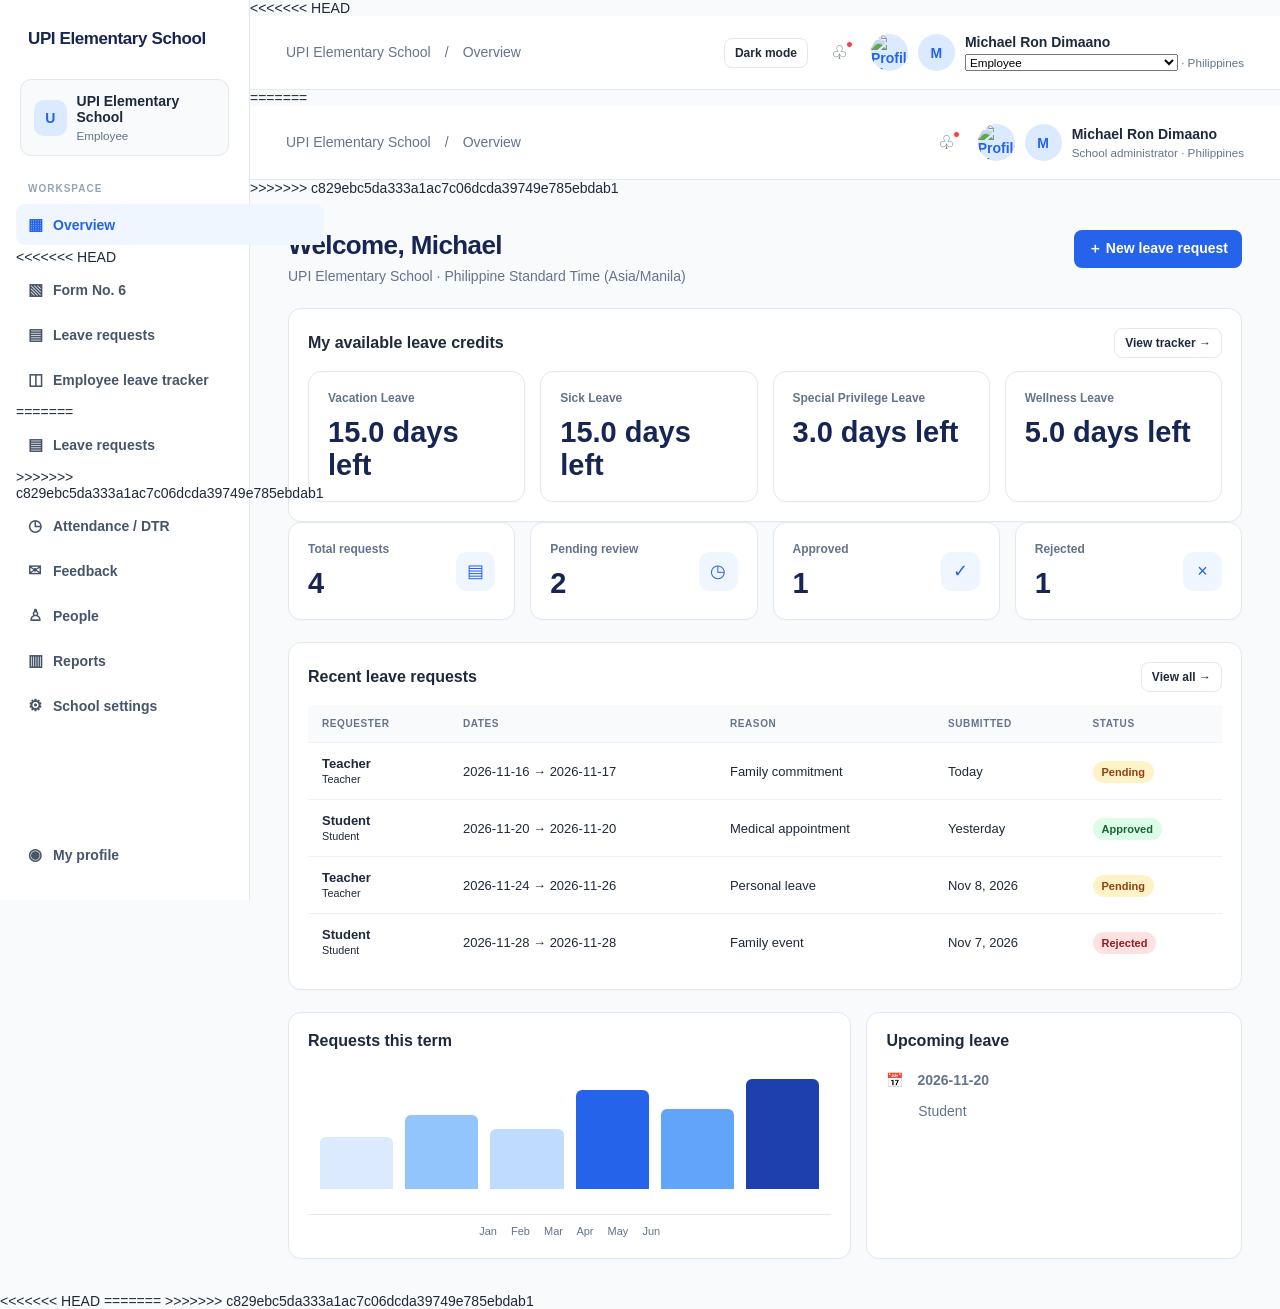
==== commit 189ad977: "Initial commit for leavedtrsys" ====
--- a/index.html
+++ b/index.html
@@ -19,9 +19,13 @@
       <div class="label">Workspace</div>
       <nav class="nav" id="nav">
         <button class="active" data-view="dashboard"><span class="ico">▦</span>Overview</button>
+<<<<<<< HEAD
         <button data-view="form6"><span class="ico">▧</span>Form No. 6</button><button data-view="leaves"><span class="ico">▤</span>Leave requests</button>
         <button data-view="balances"><span class="ico">◫</span>Employee leave tracker</button>
         <button data-view="admin"><span class="ico">▣</span>Admin panel</button>
+=======
+        <button data-view="leaves"><span class="ico">▤</span>Leave requests</button>
+>>>>>>> c829ebc5da333a1ac7c06dcda39749e785ebdab1
         <button data-view="attendance"><span class="ico">◷</span>Attendance / DTR</button>
         <button data-view="feedback"><span class="ico">✉</span>Feedback</button>
         <button data-view="people"><span class="ico">♙</span>People</button>
@@ -31,7 +35,11 @@
       <div class="nav side-bottom"><button data-view="profile"><span class="ico">◉</span>My profile</button></div>
     </aside>
     <main class="main">
+<<<<<<< HEAD
       <header class="topbar"><div class="crumb"><span id="school-crumb">UPI Elementary School</span>　/　<span id="crumb">Overview</span></div><div class="tools"><button class="btn outline sm" id="theme-toggle" type="button">Dark mode</button><button class="icon" id="notifications" title="Notifications">♧<span class="dot"></span></button><div class="person"><img class="avatar photo" alt="Profile photo" hidden><span class="avatar initials">M</span><span class="person-name"><strong id="top-name">Michael Ron Dimaano</strong><small><select id="preview-role" aria-label="Preview role"><option>Employee</option><option>Admin / Personnel Officer</option><option>Approving Authority / Superintendent</option></select> · Philippines</small></span></div></div></header>
+=======
+      <header class="topbar"><div class="crumb"><span id="school-crumb">UPI Elementary School</span>　/　<span id="crumb">Overview</span></div><div class="tools"><button class="icon" id="notifications" title="Notifications">♧<span class="dot"></span></button><div class="person"><img class="avatar photo" alt="Profile photo" hidden><span class="avatar initials">M</span><span class="person-name"><strong id="top-name">Michael Ron Dimaano</strong><small>School administrator · Philippines</small></span></div></div></header>
+>>>>>>> c829ebc5da333a1ac7c06dcda39749e785ebdab1
       <div class="content">
         <div id="toast" class="toast hidden" role="status"></div>
         <section class="view" id="view-dashboard">
@@ -84,6 +92,7 @@
     document.querySelector('#save-school').onclick=()=>{const n=document.querySelector('#school-name').value;document.querySelector('.school strong').textContent=n;document.querySelector('.crumb').firstChild.textContent=n+'　/　';toast('School name updated in this preview.')};document.querySelector('#notifications').onclick=()=>toast('You have 3 pending leave requests.');document.querySelector('#export').onclick=()=>{const csv=['Name,Role,Start,End,Reason,Status',...leaves.map(x=>[x.name,x.role,x.start,x.end,x.reason,x.status].map(v=>'"'+String(v).replaceAll('"','""')+'"').join(','))].join('\n'),a=document.createElement('a');a.href=URL.createObjectURL(new Blob([csv],{type:'text/csv'}));a.download='leave-report.csv';a.click();URL.revokeObjectURL(a.href)};
     const savedName=localStorage.getItem('upi-preview-name-v2')||'Michael Ron Dimaano';document.querySelector('#top-name').textContent=savedName;document.querySelector('#profile-display').textContent=savedName;document.querySelector('#profile-name').value=savedName;document.querySelectorAll('.initials').forEach(x=>x.textContent=savedName.trim().charAt(0).toUpperCase());const savedPhoto=localStorage.getItem('upi-preview-avatar-v2');if(savedPhoto){document.querySelectorAll('.photo').forEach(x=>{x.src=savedPhoto;x.hidden=false});document.querySelectorAll('.initials').forEach(x=>x.hidden=true)}document.querySelector('#school-crumb').textContent=localStorage.getItem('upi-preview-school-v2')||'UPI Elementary School';document.querySelector('.school strong').textContent=document.querySelector('#school-crumb').textContent;document.querySelector('#school-name').value=document.querySelector('#school-crumb').textContent;document.querySelector('#profile-picture').onchange=e=>{const file=e.target.files[0];if(!file)return;if(!['image/jpeg','image/png','image/webp'].includes(file.type)||file.size>3*1024*1024){toast('Choose a JPG, PNG, or WebP image under 3 MB.');e.target.value='';return}const reader=new FileReader();reader.onload=()=>{localStorage.setItem('upi-preview-avatar-v2',reader.result);document.querySelectorAll('.photo').forEach(x=>{x.src=reader.result;x.hidden=false});document.querySelectorAll('.initials').forEach(x=>x.hidden=true);toast('Profile picture saved in this browser.')};reader.readAsDataURL(file)};document.querySelector('#save-school').onclick=()=>{const n=document.querySelector('#school-name').value.trim()||'UPI Elementary School';document.querySelector('#school-crumb').textContent=n;document.querySelector('.school strong').textContent=n;localStorage.setItem('upi-preview-school-v2',n);toast('School name saved in this browser.')};render();
   </script>
+<<<<<<< HEAD
   <script src="form6.js"></script>
   <script src="leave-admin.js"></script>
 </body>
@@ -93,3 +102,11 @@
 
 
 
+=======
+</body>
+</html>
+
+
+
+
+>>>>>>> c829ebc5da333a1ac7c06dcda39749e785ebdab1
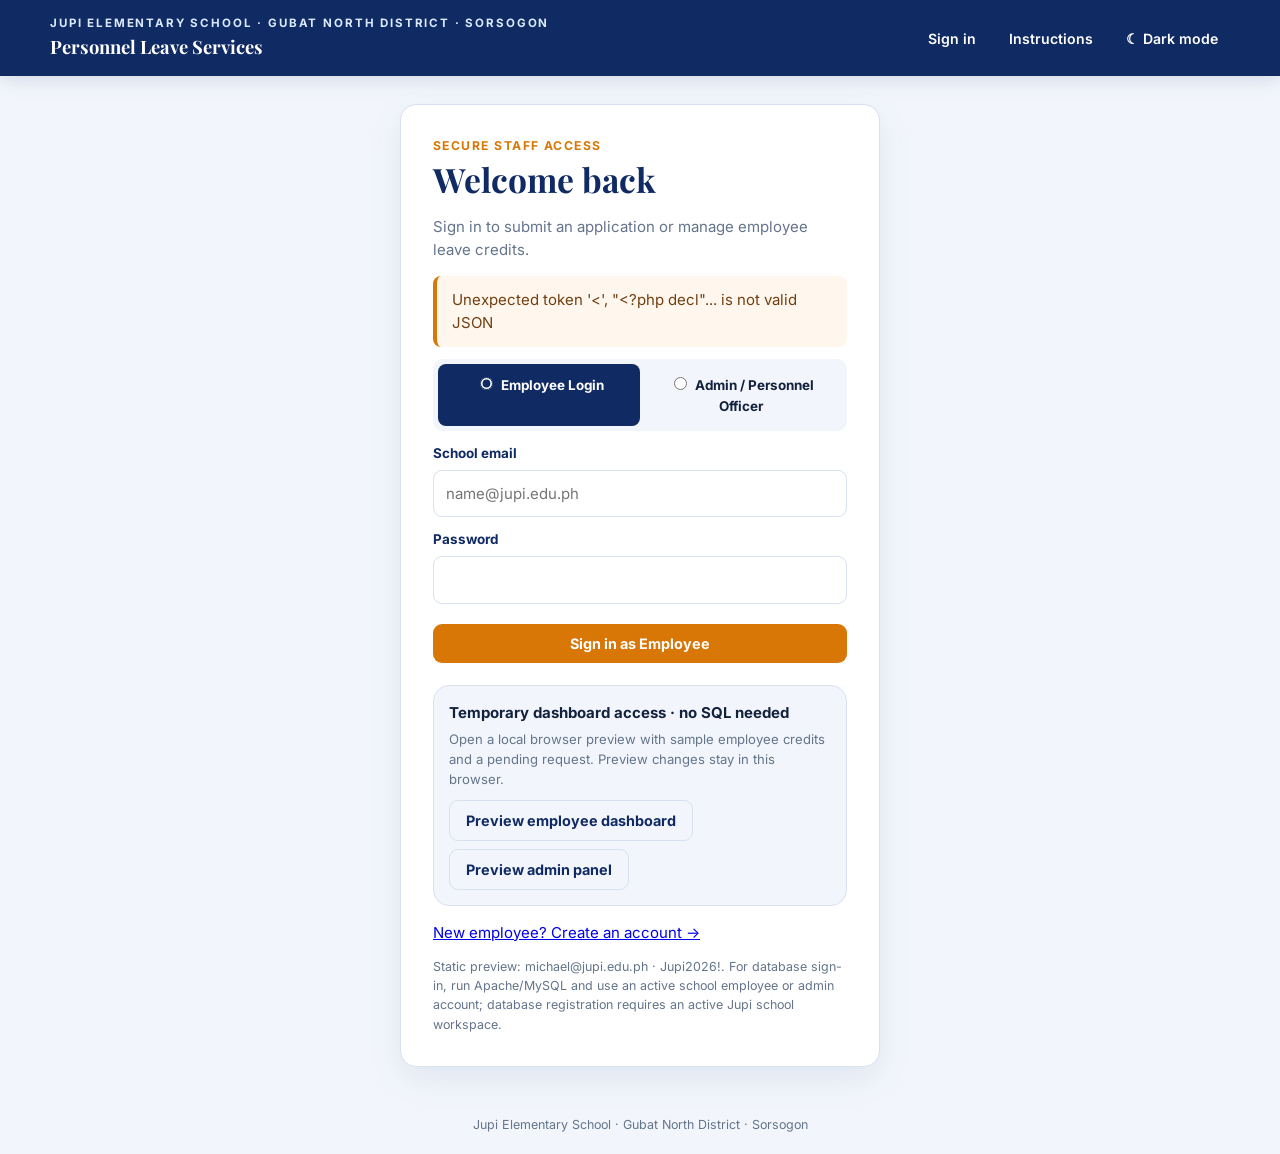
==== commit 9f870e81: "update1" ====
--- a/index.html
+++ b/index.html
@@ -3,110 +3,21 @@
 <head>
   <meta charset="utf-8">
   <meta name="viewport" content="width=device-width, initial-scale=1">
-  <meta name="theme-color" content="#2563EB">
-  <title>UPI Elementary School — Leave Monitoring</title>
+  <meta http-equiv="refresh" content="0; url=login.html" />
+  <title>Redirecting · Jupi Personnel Leave Services</title>
   <style>
-    :root{--blue:#2563EB;--dark:#1E40AF;--navy:#172554;--pale:#EFF6FF;--pale2:#DBEAFE;--white:#fff;--bg:#F8FAFC;--border:#E2E8F0;--text:#1E293B;--muted:#64748B;--green:#15803D;--amber:#B45309;--red:#B91C1C}*{box-sizing:border-box}body{margin:0;background:var(--bg);color:var(--text);font:14px Inter,"Segoe UI",Arial,sans-serif}button,input,select,textarea{font:inherit}button{cursor:pointer}.layout{min-height:100vh}.sidebar{position:fixed;inset:0 auto 0 0;width:250px;padding:25px 16px;background:var(--white);border-right:1px solid var(--border);display:flex;flex-direction:column;z-index:2}.brand{padding:4px 12px 30px;color:var(--navy);font-size:22px;font-weight:800;letter-spacing:-1px}.brand span{color:var(--blue)}.school{margin:0 4px 27px;padding:13px;background:#F8FAFC;border:1px solid var(--border);border-radius:11px;display:flex;gap:10px;align-items:center}.school-mark{width:36px;height:36px;border-radius:10px;background:var(--pale2);color:var(--blue);display:grid;place-items:center;font-weight:800}.school small,.person small{display:block;color:var(--muted);margin-top:4px}.label{padding:0 12px 10px;color:#94A3B8;text-transform:uppercase;letter-spacing:1px;font-size:10px;font-weight:700}.nav{display:grid;gap:4px}.nav button{border:0;background:transparent;text-align:left;padding:11px 12px;border-radius:9px;color:#475569;font-weight:600}.nav button:hover,.nav button.active{background:var(--pale);color:var(--blue)}.nav .ico{display:inline-block;width:25px;font-size:16px}.side-bottom{margin-top:auto}.main{margin-left:250px;min-height:100vh}.topbar{height:74px;padding:0 36px;background:white;border-bottom:1px solid var(--border);display:flex;justify-content:space-between;align-items:center}.crumb{color:var(--muted)}.tools{display:flex;align-items:center;gap:17px}.icon{border:0;background:white;color:var(--muted);font-size:19px;position:relative}.dot{position:absolute;width:7px;height:7px;right:1px;top:1px;background:#EF4444;border:1px solid white;border-radius:50%}.person{display:flex;align-items:center;gap:10px}.avatar{width:37px;height:37px;border-radius:50%;object-fit:cover;display:grid;place-items:center;background:var(--pale2);color:var(--blue);font-weight:700}.content{max-width:1400px;margin:auto;padding:34px 38px}.title-row{display:flex;justify-content:space-between;align-items:flex-start;margin-bottom:24px;gap:14px}h1,h2,h3,p{margin-top:0}h1{font-size:26px;letter-spacing:-.6px;margin-bottom:7px;color:var(--navy)}.subtitle{color:var(--muted)}h2{font-size:16px;margin-bottom:15px}.grid{display:grid;grid-template-columns:repeat(4,minmax(0,1fr));gap:15px}.card{background:white;border:1px solid var(--border);border-radius:13px;padding:19px;box-shadow:0 1px 2px #0f172a05}.stat{display:flex;align-items:center;justify-content:space-between}.stat-label{font-size:12px;color:var(--muted);font-weight:600}.stat-number{font-size:29px;font-weight:750;color:var(--navy);margin-top:11px}.stat-icon{width:39px;height:39px;border-radius:11px;display:grid;place-items:center;background:var(--pale);color:var(--blue);font-size:18px}.section{margin-top:22px}.section-head{display:flex;align-items:center;justify-content:space-between;margin-bottom:13px}.section-head h2{margin:0}.btn{border:0;border-radius:8px;background:var(--blue);color:white;padding:10px 14px;font-weight:650;text-decoration:none;display:inline-flex;align-items:center;gap:7px}.btn:hover{background:var(--dark)}.btn.outline{background:white;border:1px solid var(--border);color:var(--text)}.btn.sm{padding:7px 10px;font-size:12px}.table-wrap{overflow:auto}table{border-collapse:collapse;width:100%;white-space:nowrap;font-size:13px}th,td{padding:13px 14px;border-bottom:1px solid #EEF2F7;text-align:left}th{background:#F8FAFC;color:var(--muted);font-size:10px;text-transform:uppercase;letter-spacing:.6px}tbody tr:last-child td{border-bottom:0}.badge{border-radius:30px;padding:5px 9px;font-size:11px;font-weight:700;text-transform:capitalize;background:#F1F5F9;color:#475569}.badge.approved,.badge.resolved{background:#DCFCE7;color:#166534}.badge.pending,.badge.new{background:#FEF3C7;color:#92400E}.badge.rejected{background:#FEE2E2;color:#991B1B}.badge.in-progress{background:#DBEAFE;color:#1D4ED8}.hidden{display:none!important}.form-grid{display:grid;grid-template-columns:1fr 1fr;gap:12px}.field{margin-bottom:15px}.field label{display:block;font-size:12px;font-weight:650;margin-bottom:7px}.field input,.field select,.field textarea{width:100%;padding:10px 12px;border:1px solid #CBD5E1;border-radius:8px;background:white;color:var(--text)}.field input:focus,.field select:focus,.field textarea:focus{outline:3px solid #2563EB20;border-color:var(--blue)}.field textarea{min-height:95px;resize:vertical}.empty{text-align:center;color:var(--muted);padding:28px}.notice{padding:12px 14px;margin-bottom:18px;border-radius:9px;background:var(--pale);color:var(--dark)}.profile-row{display:flex;align-items:center;gap:17px;margin-bottom:18px}.avatar.big{width:76px;height:76px;font-size:25px}.tabs{display:flex;gap:8px;margin:0 0 18px}.tabs button{padding:8px 12px;border:1px solid var(--border);background:white;border-radius:8px;color:var(--muted)}.tabs button.active{background:var(--pale);border-color:var(--pale2);color:var(--blue)}.request-actions{display:flex;gap:6px}.toast{position:fixed;right:22px;bottom:22px;background:var(--navy);color:white;padding:13px 18px;border-radius:9px;box-shadow:0 8px 30px #17255430;z-index:5}.mobile{display:none}
-    @media(max-width:950px){.sidebar{width:215px}.main{margin-left:215px}.content{padding:25px 20px}.topbar{padding:0 20px}.grid{grid-template-columns:repeat(2,1fr)}}@media(max-width:650px){.sidebar{inset:auto 0 0;width:100%;height:65px;padding:4px 5px;border:0;border-top:1px solid var(--border);display:block}.brand,.school,.label,.side-bottom{display:none}.nav{display:flex;justify-content:space-around}.nav button{padding:7px 5px;text-align:center;font-size:10px}.nav .ico{display:block;width:auto;font-size:17px}.main{margin:0;padding-bottom:70px}.topbar{height:60px;padding:0 13px}.crumb{display:none}.content{padding:22px 13px}.grid{gap:9px}.card{padding:14px}.stat-number{font-size:24px}.title-row{align-items:flex-start}h1{font-size:22px}.person .person-name{display:none}.form-grid{grid-template-columns:1fr}.table-wrap{margin:0 -8px}}
+    :root{color-scheme:light;--navy:#102A63;--ice:#F2F6FC;--gold:#D97706;--muted:#64748b}
+    *{box-sizing:border-box}body{min-height:100vh;margin:0;display:grid;place-items:center;padding:24px;background:var(--ice);color:var(--navy);font:16px Inter,Arial,sans-serif}
+    main{width:min(480px,100%);padding:32px;border:1px solid #d8e1ef;border-radius:16px;background:#fff;text-align:center;box-shadow:0 12px 35px #102a6314}
+    h1{margin:0 0 10px;font:700 1.5rem Georgia,'Times New Roman',serif}p{margin:0;color:var(--muted);line-height:1.6}a{display:inline-block;margin-top:12px;color:var(--gold);font-weight:700}
   </style>
-  <style>.badge.present{background:#DCFCE7;color:#166534}.badge.absent{background:#FEE2E2;color:#991B1B}.badge.leave{background:#FEF3C7;color:#92400E}.badge.holiday{background:#DBEAFE;color:#1D4ED8}@media(max-width:650px){.request-actions{flex-wrap:wrap;justify-content:flex-end}}</style>
+  <script>window.location.href = "login.html";</script>
 </head>
 <body>
-  <div class="layout">
-    <aside class="sidebar">
-      <div class="brand" style="font-size:17px;letter-spacing:-.4px">UPI Elementary School</div>
-      <div class="school"><div class="school-mark">U</div><div><strong>UPI Elementary School</strong><small>School administrator</small></div></div>
-      <div class="label">Workspace</div>
-      <nav class="nav" id="nav">
-        <button class="active" data-view="dashboard"><span class="ico">▦</span>Overview</button>
-<<<<<<< HEAD
-        <button data-view="form6"><span class="ico">▧</span>Form No. 6</button><button data-view="leaves"><span class="ico">▤</span>Leave requests</button>
-        <button data-view="balances"><span class="ico">◫</span>Employee leave tracker</button>
-        <button data-view="admin"><span class="ico">▣</span>Admin panel</button>
-=======
-        <button data-view="leaves"><span class="ico">▤</span>Leave requests</button>
->>>>>>> c829ebc5da333a1ac7c06dcda39749e785ebdab1
-        <button data-view="attendance"><span class="ico">◷</span>Attendance / DTR</button>
-        <button data-view="feedback"><span class="ico">✉</span>Feedback</button>
-        <button data-view="people"><span class="ico">♙</span>People</button>
-        <button data-view="reports"><span class="ico">▥</span>Reports</button>
-        <button data-view="settings"><span class="ico">⚙</span>School settings</button>
-      </nav>
-      <div class="nav side-bottom"><button data-view="profile"><span class="ico">◉</span>My profile</button></div>
-    </aside>
-    <main class="main">
-<<<<<<< HEAD
-      <header class="topbar"><div class="crumb"><span id="school-crumb">UPI Elementary School</span>　/　<span id="crumb">Overview</span></div><div class="tools"><button class="btn outline sm" id="theme-toggle" type="button">Dark mode</button><button class="icon" id="notifications" title="Notifications">♧<span class="dot"></span></button><div class="person"><img class="avatar photo" alt="Profile photo" hidden><span class="avatar initials">M</span><span class="person-name"><strong id="top-name">Michael Ron Dimaano</strong><small><select id="preview-role" aria-label="Preview role"><option>Employee</option><option>Admin / Personnel Officer</option><option>Approving Authority / Superintendent</option></select> · Philippines</small></span></div></div></header>
-=======
-      <header class="topbar"><div class="crumb"><span id="school-crumb">UPI Elementary School</span>　/　<span id="crumb">Overview</span></div><div class="tools"><button class="icon" id="notifications" title="Notifications">♧<span class="dot"></span></button><div class="person"><img class="avatar photo" alt="Profile photo" hidden><span class="avatar initials">M</span><span class="person-name"><strong id="top-name">Michael Ron Dimaano</strong><small>School administrator · Philippines</small></span></div></div></header>
->>>>>>> c829ebc5da333a1ac7c06dcda39749e785ebdab1
-      <div class="content">
-        <div id="toast" class="toast hidden" role="status"></div>
-        <section class="view" id="view-dashboard">
-          <div class="title-row"><div><h1>Welcome, Michael</h1><div class="subtitle">UPI Elementary School · Philippine Standard Time (Asia/Manila)</div></div><button class="btn" data-goto="leaves">＋ New leave request</button></div>
-          <div class="grid">
-            <article class="card"><div class="stat"><div><div class="stat-label">Total requests</div><div class="stat-number" id="count-total">12</div></div><div class="stat-icon">▤</div></div></article>
-            <article class="card"><div class="stat"><div><div class="stat-label">Pending review</div><div class="stat-number" id="count-pending">3</div></div><div class="stat-icon">◷</div></div></article>
-            <article class="card"><div class="stat"><div><div class="stat-label">Approved</div><div class="stat-number" id="count-approved">7</div></div><div class="stat-icon">✓</div></div></article>
-            <article class="card"><div class="stat"><div><div class="stat-label">Rejected</div><div class="stat-number" id="count-rejected">2</div></div><div class="stat-icon">×</div></div></article>
-          </div>
-          <section class="card section"><div class="section-head"><h2>Recent leave requests</h2><button class="btn outline sm" data-goto="leaves">View all →</button></div><div class="table-wrap"><table><thead><tr><th>Requester</th><th>Dates</th><th>Reason</th><th>Submitted</th><th>Status</th></tr></thead><tbody id="recent-rows"></tbody></table></div></section>
-          <section class="grid section" style="grid-template-columns:1.2fr .8fr"><article class="card"><h2>Requests this term</h2><div style="height:150px;display:flex;align-items:end;gap:12px;padding:8px 12px 25px;border-bottom:1px solid var(--border)"><div style="height:45%;background:#DBEAFE;flex:1;border-radius:6px 6px 0 0"></div><div style="height:64%;background:#93C5FD;flex:1;border-radius:6px 6px 0 0"></div><div style="height:52%;background:#BFDBFE;flex:1;border-radius:6px 6px 0 0"></div><div style="height:85%;background:#2563EB;flex:1;border-radius:6px 6px 0 0"></div><div style="height:69%;background:#60A5FA;flex:1;border-radius:6px 6px 0 0"></div><div style="height:95%;background:#1E40AF;flex:1;border-radius:6px 6px 0 0"></div></div><div class="subtitle" style="display:flex;justify-content:space-around;margin-top:9px;font-size:11px">Jan　 Feb　 Mar　 Apr　 May　 Jun</div></article><article class="card"><h2>Upcoming leave</h2><div id="upcoming" class="subtitle" style="line-height:2.2"></div></article></section>
-        </section>
-        <section class="view hidden" id="view-leaves"><div class="title-row"><div><h1>Leave requests</h1><div class="subtitle">Review and track staff and student leave.</div></div><button class="btn" id="new-request-btn">＋ New request</button></div><section id="leave-form" class="card hidden" style="margin-bottom:18px"><h2>Submit a leave request</h2><form id="leaveForm"><div class="form-grid"><div class="field"><label>Requester name</label><input required name="name" placeholder="e.g. Jamie Lee"></div><div class="field"><label>Request type</label><select name="role"><option>Teacher</option><option>Student</option></select></div><div class="field"><label>Start date</label><input required type="date" name="start"></div><div class="field"><label>End date</label><input required type="date" name="end"></div></div><div class="field"><label>Reason</label><textarea name="reason" required placeholder="Add a short explanation..."></textarea></div><button class="btn">Submit request</button> <button type="button" class="btn outline" id="cancel-leave">Cancel</button></form></section><section class="card"><div class="tabs" id="leave-tabs"><button class="active" data-filter="all">All</button><button data-filter="pending">Pending</button><button data-filter="approved">Approved</button><button data-filter="rejected">Rejected</button></div><div class="table-wrap"><table><thead><tr><th>Requester</th><th>Dates</th><th>Reason</th><th>Status</th><th>Review</th></tr></thead><tbody id="leave-rows"></tbody></table></div></section></section>
-        <section class="view hidden" id="view-leaves"><div class="title-row"><div><h1>Leave requests</h1><div class="subtitle">Review and track staff and student leave.</div></div><button class="btn" id="new-request-btn">＋ New request</button></div><section id="leave-form" class="card hidden" style="margin-bottom:18px"><h2>Submit a leave request</h2><form id="leaveForm"><div class="form-grid"><div class="field"><label>Request type</label><select name="role"><option>Teacher</option><option>Student</option></select></div><div class="field"><label>For</label><input value="Michael Ron Dimaano" readonly></div><div class="field"><label>Start date</label><input required type="date" name="start"></div><div class="field"><label>End date</label><input required type="date" name="end"></div></div><div class="field"><label>Reason</label><textarea name="reason" required placeholder="Add a short explanation..."></textarea></div><button class="btn">Submit request</button> <button type="button" class="btn outline" id="cancel-leave">Cancel</button></form></section><section class="card"><div class="tabs" id="leave-tabs"><button class="active" data-filter="all">All</button><button data-filter="pending">Pending</button><button data-filter="approved">Approved</button><button data-filter="rejected">Rejected</button></div><div class="table-wrap"><table><thead><tr><th>Requester</th><th>Dates</th><th>Reason</th><th>Status</th><th>Review</th></tr></thead><tbody id="leave-rows"></tbody></table></div></section></section>
-        <section class="view hidden" id="view-attendance"><div class="title-row"><div><h1>Monthly attendance / DTR</h1><div class="subtitle">Daily time record · Philippine Standard Time (Asia/Manila)</div></div><div class="request-actions"><button class="btn outline" id="prev-month">← Previous</button><strong id="attendance-month" style="align-self:center"></strong><button class="btn outline" id="next-month">Next →</button><button class="btn outline" id="attendance-export">↓ CSV</button></div></div><div class="notice">Sample preview data. Entries you add here are saved in this browser only.</div><section class="grid"><article class="card"><div class="stat-label">Present</div><div class="stat-number" id="att-present">0</div></article><article class="card"><div class="stat-label">Absent</div><div class="stat-number" id="att-absent">0</div></article><article class="card"><div class="stat-label">Leave</div><div class="stat-number" id="att-leave">0</div></article><article class="card"><div class="stat-label">Holidays</div><div class="stat-number" id="att-holiday">0</div></article></section><section class="card section"><h2>Record or update a day</h2><form id="attendanceForm" class="form-grid"><div class="field"><label>Date</label><input type="date" name="date" id="attendance-date" required></div><div class="field"><label>Status</label><select name="status"><option value="present">Present</option><option value="absent">Absent</option><option value="leave">Leave</option><option value="holiday">Holiday</option></select></div><div class="field"><label>Time in</label><input type="time" name="timeIn"></div><div class="field"><label>Time out</label><input type="time" name="timeOut"></div><div class="field" style="grid-column:1/-1"><label>Remarks</label><input name="remarks" placeholder="Optional"></div><button class="btn" style="align-self:start">Save DTR entry</button></form></section><section class="card section table-wrap"><table><thead><tr><th>Date</th><th>Day</th><th>Time in</th><th>Time out</th><th>Total hours</th><th>Status</th><th>Remarks</th></tr></thead><tbody id="attendance-rows"></tbody></table></section></section>
-        <section class="view hidden" id="view-feedback"><div class="title-row"><div><h1>Feedback</h1><div class="subtitle">Suggestions, concerns, and general feedback.</div></div><button class="btn" id="feedback-open">＋ Send feedback</button></div><section class="card hidden" id="feedback-form" style="margin-bottom:18px"><h2>Share feedback</h2><form id="feedbackForm"><div class="form-grid"><div class="field"><label>Category</label><select name="category"><option>Suggestion</option><option>General Feedback</option><option>Concern</option><option>Other</option></select></div><div class="field"><label>Subject</label><input name="subject" required></div></div><div class="field"><label>Message</label><textarea name="message" required></textarea></div><button class="btn">Submit feedback</button></form></section><section class="card table-wrap"><table><thead><tr><th>Category</th><th>Subject</th><th>From</th><th>Date</th><th>Status</th><th>Update</th></tr></thead><tbody id="feedback-rows"></tbody></table></section></section>
-        <section class="view hidden" id="view-people"><div class="title-row"><div><h1>People</h1><div class="subtitle">Manage teachers and students in your school.</div></div><button class="btn" id="add-person">＋ Add person</button></div><section class="card hidden" id="person-form"><h2>Add a school account</h2><form id="personForm" class="form-grid"><div class="field"><label>Full name</label><input required name="name"></div><div class="field"><label>Email</label><input required type="email" name="email"></div><div class="field"><label>Role</label><select name="role"><option>Teacher</option><option>Student</option></select></div><button class="btn" style="align-self:start">Save person</button></form></section><section class="card section table-wrap"><table><thead><tr><th>Name</th><th>Email</th><th>Role</th><th>Account status</th></tr></thead><tbody id="people-rows"></tbody></table></section></section>
-        <section class="view hidden" id="view-reports"><div class="title-row"><div><h1>Reports</h1><div class="subtitle">Summarize leave requests for your school.</div></div><button class="btn outline" id="export">↓ Export CSV</button></div><section class="card"><div class="form-grid"><div class="field"><label>From</label><input type="date" id="report-from"></div><div class="field"><label>To</label><input type="date" id="report-to"></div></div><div class="subtitle">The report includes all requests recorded in this preview. Export downloads a CSV file.</div></section><section class="grid section" id="report-cards"></section></section>
-        <section class="view hidden" id="view-settings"><div class="title-row"><div><h1>School settings</h1><div class="subtitle">Update school name and branding.</div></div></div><section class="card" style="max-width:650px"><div class="field"><label>School name</label><input id="school-name" value="UPI Elementary School"></div><button class="btn" id="save-school">Save changes</button></section></section>
-        <section class="view hidden" id="view-profile"><div class="title-row"><div><h1>My profile</h1><div class="subtitle">Update your account details and profile picture.</div></div></div><section class="card" style="max-width:700px"><div class="profile-row"><img class="avatar big photo" alt="Profile picture" hidden><span class="avatar big initials">M</span><div><strong id="profile-display">Michael Ron Dimaano</strong><div class="subtitle">UPI Elementary School · Philippines</div></div></div><form id="profileForm"><div class="field"><label>Display name</label><input name="name" id="profile-name" value="Michael Ron Dimaano" required></div><div class="field"><label>Profile picture</label><input type="file" id="profile-picture" accept="image/png,image/jpeg,image/webp"><small class="subtitle">Choose a JPG, PNG, or WebP image. Preview is saved in this browser.</small></div><button class="btn">Save profile</button></form></section></section>
-      </div>
-    </main>
-  </div>
-  <script>
-    const sample=[{name:'Teacher',role:'Teacher',start:'2026-11-16',end:'2026-11-17',reason:'Family commitment',status:'pending',date:'Today'},{name:'Student',role:'Student',start:'2026-11-20',end:'2026-11-20',reason:'Medical appointment',status:'approved',date:'Yesterday'},{name:'Teacher',role:'Teacher',start:'2026-11-24',end:'2026-11-26',reason:'Personal leave',status:'pending',date:'Nov 8, 2026'},{name:'Student',role:'Student',start:'2026-11-28',end:'2026-11-28',reason:'Family event',status:'rejected',date:'Nov 7, 2026'}];
-    let leaves=JSON.parse(localStorage.getItem('upi-preview-leaves-v2')||'null')||sample;
-    let feedback=JSON.parse(localStorage.getItem('upi-preview-feedback-v2')||'null')||[{category:'Suggestion',subject:'More notice for school events',person:'Teacher',date:'Today',status:'new'},{category:'General Feedback',subject:'Thank you for the new process',person:'Student',date:'Yesterday',status:'resolved'}];
-    let people=JSON.parse(localStorage.getItem('upi-preview-people-v2')||'null')||[];
-    const philParts=new Intl.DateTimeFormat('en-PH',{timeZone:'Asia/Manila',year:'numeric',month:'2-digit',day:'2-digit'}).formatToParts(new Date());const philPart=k=>philParts.find(p=>p.type===k).value;const todayPH=`${philPart('year')}-${philPart('month')}-${philPart('day')}`;let attendanceMonth=localStorage.getItem('upi-preview-month-v2')||todayPH.slice(0,7);let attendance=JSON.parse(localStorage.getItem('upi-preview-attendance-v2')||'{}');
-    const persist=()=>{localStorage.setItem('upi-preview-leaves-v2',JSON.stringify(leaves));localStorage.setItem('upi-preview-feedback-v2',JSON.stringify(feedback));localStorage.setItem('upi-preview-people-v2',JSON.stringify(people));localStorage.setItem('upi-preview-attendance-v2',JSON.stringify(attendance));localStorage.setItem('upi-preview-month-v2',attendanceMonth);};
-    const esc=s=>String(s).replace(/[&<>"']/g,c=>({'&':'&amp;','<':'&lt;','>':'&gt;','"':'&quot;',"'":'&#39;'}[c]));
-    const badge=s=>`<span class="badge ${esc(s.replace('_','-'))}">${esc(s.replace('_',' '))}</span>`;
-    function render(){const pending=leaves.filter(x=>x.status==='pending').length,approved=leaves.filter(x=>x.status==='approved').length,rejected=leaves.filter(x=>x.status==='rejected').length;document.querySelector('#count-total').textContent=leaves.length;document.querySelector('#count-pending').textContent=pending;document.querySelector('#count-approved').textContent=approved;document.querySelector('#count-rejected').textContent=rejected;
-      document.querySelector('#recent-rows').innerHTML=leaves.slice(0,5).map(x=>`<tr><td><strong>${esc(x.name)}</strong><br><small>${esc(x.role)}</small></td><td>${esc(x.start)} → ${esc(x.end)}</td><td>${esc(x.reason)}</td><td>${esc(x.date)}</td><td>${badge(x.status)}</td></tr>`).join('')||'<tr><td class="empty" colspan="5">No requests yet.</td></tr>';
-      const filter=document.querySelector('#leave-tabs .active')?.dataset.filter||'all';const shown=filter==='all'?leaves:leaves.filter(x=>x.status===filter);document.querySelector('#leave-rows').innerHTML=shown.map((x,i)=>`<tr><td><strong>${esc(x.name)}</strong><br><small>${esc(x.role)}</small></td><td>${esc(x.start)} → ${esc(x.end)}</td><td>${esc(x.reason)}</td><td>${badge(x.status)}</td><td>${x.status==='pending'?`<div class="request-actions"><button class="btn sm" onclick="decide(${leaves.indexOf(x)},'approved')">Approve</button><button class="btn outline sm" onclick="decide(${leaves.indexOf(x)},'rejected')">Reject</button></div>`:'—'}</td></tr>`).join('')||'<tr><td class="empty" colspan="5">Nothing to show for this filter.</td></tr>';
-      document.querySelector('#feedback-rows').innerHTML=feedback.map((x,i)=>`<tr><td>${esc(x.category)}</td><td><strong>${esc(x.subject)}</strong></td><td>${esc(x.person)}</td><td>${esc(x.date)}</td><td>${badge(x.status)}</td><td><select aria-label="Feedback status" onchange="updateFeedback(${i},this.value)"><option ${x.status==='new'?'selected':''}>new</option><option value="in_progress" ${x.status==='in_progress'?'selected':''}>in progress</option><option ${x.status==='resolved'?'selected':''}>resolved</option></select></td></tr>`).join('')||'<tr><td class="empty" colspan="6">No feedback yet.</td></tr>';
-      document.querySelector('#people-rows').innerHTML=people.map(p=>`<tr><td><strong>${esc(p.name)}</strong></td><td>${esc(p.email)}</td><td>${esc(p.role)}</td><td>${badge('active')}</td></tr>`).join('')||'<tr><td class="empty" colspan="4">No school accounts added in this preview.</td></tr>';document.querySelector('#report-cards').innerHTML=[['Total requests',leaves.length],['Pending',pending],['Approved',approved],['Rejected',rejected]].map(([a,b])=>`<article class="card"><div class="stat-label">${a}</div><div class="stat-number">${b}</div></article>`).join('');document.querySelector('#upcoming').innerHTML=leaves.filter(x=>x.status==='approved').slice(0,3).map(x=>`<div>📅　<strong>${esc(x.start)}</strong><br>　　 ${esc(x.role)}</div>`).join('')||'No approved leave coming up.';renderAttendance();persist();}
-    function renderAttendance(){const [year,month]=attendanceMonth.split('-').map(Number),numDays=new Date(Date.UTC(year,month,0)).getUTCDate();document.querySelector('#attendance-month').textContent=new Intl.DateTimeFormat('en-PH',{timeZone:'Asia/Manila',month:'long',year:'numeric'}).format(new Date(Date.UTC(year,month-1,1,12)));document.querySelector('#attendance-date').min=`${attendanceMonth}-01`;document.querySelector('#attendance-date').max=`${attendanceMonth}-${String(numDays).padStart(2,'0')}`;if(!document.querySelector('#attendance-date').value.startsWith(attendanceMonth))document.querySelector('#attendance-date').value=attendanceMonth===todayPH.slice(0,7)?todayPH:`${attendanceMonth}-01`;const records=Object.entries(attendance).filter(([d])=>d.startsWith(attendanceMonth)).sort(([a],[b])=>a.localeCompare(b));for(const s of ['present','absent','leave','holiday'])document.querySelector(`#att-${s}`).textContent=records.filter(([,r])=>r.status===s).length;const weekday=d=>new Intl.DateTimeFormat('en-PH',{timeZone:'Asia/Manila',weekday:'long'}).format(new Date(`${d}T12:00:00+08:00`));const hours=r=>{if(!r?.timeIn||!r?.timeOut)return '—';const [ih,im]=r.timeIn.split(':').map(Number),[oh,om]=r.timeOut.split(':').map(Number),n=oh*60+om-ih*60-im;return n>=0?`${(n/60).toFixed(2)} h`:'—'};let html='';for(let day=1;day<=numDays;day++){const date=`${attendanceMonth}-${String(day).padStart(2,'0')}`,r=attendance[date];html+=`<tr><td>${new Intl.DateTimeFormat('en-PH',{timeZone:'Asia/Manila',month:'short',day:'numeric',year:'numeric'}).format(new Date(`${date}T12:00:00+08:00`))}</td><td>${weekday(date)}</td><td>${esc(r?.timeIn||'—')}</td><td>${esc(r?.timeOut||'—')}</td><td>${hours(r)}</td><td>${r?badge(r.status):badge('not recorded')}</td><td>${esc(r?.remarks||'')}</td></tr>`}document.querySelector('#attendance-rows').innerHTML=html;document.querySelector('#next-month').disabled=attendanceMonth>=todayPH.slice(0,7);}
-    function toast(s){const t=document.querySelector('#toast');t.textContent=s;t.classList.remove('hidden');setTimeout(()=>t.classList.add('hidden'),2400)}
-    function show(view){document.querySelectorAll('.view').forEach(v=>v.classList.toggle('hidden',v.id!==`view-${view}`));document.querySelectorAll('#nav button').forEach(b=>b.classList.toggle('active',b.dataset.view===view));document.querySelector('#crumb').textContent=({dashboard:'Overview',leaves:'Leave requests',attendance:'Attendance / DTR',feedback:'Feedback',people:'People',reports:'Reports',settings:'School settings',profile:'My profile'})[view]||view;if(view==='attendance')renderAttendance();}
-    window.decide=(i,status)=>{leaves[i].status=status;render();toast(`Request ${status}.`)};window.updateFeedback=(i,status)=>{feedback[i].status=status.replace(' ','_');render();toast('Feedback status updated.')};
-    document.querySelectorAll('#nav button').forEach(b=>b.addEventListener('click',()=>show(b.dataset.view)));document.querySelectorAll('[data-goto]').forEach(b=>b.addEventListener('click',()=>{show(b.dataset.goto);if(b.dataset.goto==='leaves')document.querySelector('#leave-form').classList.remove('hidden')}));document.querySelector('#leave-tabs').addEventListener('click',e=>{if(e.target.dataset.filter){document.querySelectorAll('#leave-tabs button').forEach(b=>b.classList.toggle('active',b===e.target));render()}});
-    document.querySelector('#new-request-btn').onclick=()=>document.querySelector('#leave-form').classList.toggle('hidden');document.querySelector('#cancel-leave').onclick=()=>document.querySelector('#leave-form').classList.add('hidden');document.querySelector('#leaveForm').onsubmit=e=>{e.preventDefault();const f=new FormData(e.target),start=f.get('start'),end=f.get('end');if(end<start){toast('End date must be on or after the start date.');return}leaves.unshift({name:document.querySelector('#profile-display').textContent,role:f.get('role'),start,end,reason:f.get('reason'),status:'pending',date:'Just now'});render();e.target.reset();document.querySelector('#leave-form').classList.add('hidden');toast('Leave request submitted.')};
-    document.querySelector('#prev-month').onclick=()=>{const [y,m]=attendanceMonth.split('-').map(Number);const d=new Date(Date.UTC(y,m-2,1,12));attendanceMonth=`${d.getUTCFullYear()}-${String(d.getUTCMonth()+1).padStart(2,'0')}`;renderAttendance();persist()};document.querySelector('#next-month').onclick=()=>{if(attendanceMonth>=todayPH.slice(0,7))return;const [y,m]=attendanceMonth.split('-').map(Number);const d=new Date(Date.UTC(y,m,1,12));attendanceMonth=`${d.getUTCFullYear()}-${String(d.getUTCMonth()+1).padStart(2,'0')}`;renderAttendance();persist()};document.querySelector('#attendanceForm').onsubmit=e=>{e.preventDefault();const f=new FormData(e.target),date=f.get('date');if(!date.startsWith(attendanceMonth)){toast('Choose a date in the displayed month.');return}attendance[date]={status:f.get('status'),timeIn:f.get('timeIn'),timeOut:f.get('timeOut'),remarks:f.get('remarks')};render();toast('Attendance entry saved.')};document.querySelector('#attendance-export').onclick=()=>{const entries=Object.entries(attendance).filter(([d])=>d.startsWith(attendanceMonth)).sort(([a],[b])=>a.localeCompare(b)),csv=['Date,Day,Time In,Time Out,Hours,Status,Remarks',...entries.map(([d,r])=>{const [ih,im]=r.timeIn.split(':').map(Number),[oh,om]=r.timeOut.split(':').map(Number),hrs=ih||im||oh||om?Math.max(0,(oh*60+om-ih*60-im)/60).toFixed(2):'';return [d,JSON.stringify(new Intl.DateTimeFormat('en-PH',{timeZone:'Asia/Manila',weekday:'long'}).format(new Date(`${d}T12:00:00+08:00`))),r.timeIn,r.timeOut,hrs,r.status,JSON.stringify(r.remarks)].join(',')})].join('\n'),a=document.createElement('a');a.href=URL.createObjectURL(new Blob([csv],{type:'text/csv'}));a.download=`dtr-${attendanceMonth}.csv`;a.click();URL.revokeObjectURL(a.href)};
-    document.querySelector('#feedback-open').onclick=()=>document.querySelector('#feedback-form').classList.toggle('hidden');document.querySelector('#feedbackForm').onsubmit=e=>{e.preventDefault();const f=new FormData(e.target);feedback.unshift({category:f.get('category'),subject:f.get('subject'),person:document.querySelector('#profile-display').textContent,date:'Just now',status:'new'});render();e.target.reset();document.querySelector('#feedback-form').classList.add('hidden');toast('Feedback submitted.')};
-    document.querySelector('#add-person').onclick=()=>document.querySelector('#person-form').classList.toggle('hidden');document.querySelector('#personForm').onsubmit=e=>{e.preventDefault();const f=new FormData(e.target);people.push({name:f.get('name'),email:f.get('email'),role:f.get('role')});render();e.target.reset();toast('Person added to preview.')};
-    document.querySelector('#profileForm').onsubmit=e=>{e.preventDefault();const name=document.querySelector('#profile-name').value;document.querySelector('#top-name').textContent=name;document.querySelector('#profile-display').textContent=name;document.querySelectorAll('.initials').forEach(x=>x.textContent=name.trim().charAt(0).toUpperCase());localStorage.setItem('upi-preview-name-v2',name);toast('Profile saved in this browser.')};
-    document.querySelector('#profile-picture').onchange=e=>{const file=e.target.files[0];if(!file)return;if(!['image/jpeg','image/png','image/webp'].includes(file.type)||file.size>3*1024*1024){toast('Choose a JPG, PNG, or WebP image under 3 MB.');e.target.value='';return}const reader=new FileReader();reader.onload=()=>{localStorage.setItem('upi-preview-avatar-v2',reader.result);document.querySelectorAll('.photo').forEach(x=>{x.src=reader.result;x.hidden=false});document.querySelectorAll('.initials').forEach(x=>x.hidden=true);toast('Photo preview updated.')};reader.readAsDataURL(file)};
-    document.querySelector('#save-school').onclick=()=>{const n=document.querySelector('#school-name').value;document.querySelector('.school strong').textContent=n;document.querySelector('.crumb').firstChild.textContent=n+'　/　';toast('School name updated in this preview.')};document.querySelector('#notifications').onclick=()=>toast('You have 3 pending leave requests.');document.querySelector('#export').onclick=()=>{const csv=['Name,Role,Start,End,Reason,Status',...leaves.map(x=>[x.name,x.role,x.start,x.end,x.reason,x.status].map(v=>'"'+String(v).replaceAll('"','""')+'"').join(','))].join('\n'),a=document.createElement('a');a.href=URL.createObjectURL(new Blob([csv],{type:'text/csv'}));a.download='leave-report.csv';a.click();URL.revokeObjectURL(a.href)};
-    const savedName=localStorage.getItem('upi-preview-name-v2')||'Michael Ron Dimaano';document.querySelector('#top-name').textContent=savedName;document.querySelector('#profile-display').textContent=savedName;document.querySelector('#profile-name').value=savedName;document.querySelectorAll('.initials').forEach(x=>x.textContent=savedName.trim().charAt(0).toUpperCase());const savedPhoto=localStorage.getItem('upi-preview-avatar-v2');if(savedPhoto){document.querySelectorAll('.photo').forEach(x=>{x.src=savedPhoto;x.hidden=false});document.querySelectorAll('.initials').forEach(x=>x.hidden=true)}document.querySelector('#school-crumb').textContent=localStorage.getItem('upi-preview-school-v2')||'UPI Elementary School';document.querySelector('.school strong').textContent=document.querySelector('#school-crumb').textContent;document.querySelector('#school-name').value=document.querySelector('#school-crumb').textContent;document.querySelector('#profile-picture').onchange=e=>{const file=e.target.files[0];if(!file)return;if(!['image/jpeg','image/png','image/webp'].includes(file.type)||file.size>3*1024*1024){toast('Choose a JPG, PNG, or WebP image under 3 MB.');e.target.value='';return}const reader=new FileReader();reader.onload=()=>{localStorage.setItem('upi-preview-avatar-v2',reader.result);document.querySelectorAll('.photo').forEach(x=>{x.src=reader.result;x.hidden=false});document.querySelectorAll('.initials').forEach(x=>x.hidden=true);toast('Profile picture saved in this browser.')};reader.readAsDataURL(file)};document.querySelector('#save-school').onclick=()=>{const n=document.querySelector('#school-name').value.trim()||'UPI Elementary School';document.querySelector('#school-crumb').textContent=n;document.querySelector('.school strong').textContent=n;localStorage.setItem('upi-preview-school-v2',n);toast('School name saved in this browser.')};render();
-  </script>
-<<<<<<< HEAD
-  <script src="form6.js"></script>
-  <script src="leave-admin.js"></script>
+  <main>
+    <h1>Redirecting to login...</h1>
+    <p>If the login page does not open automatically, use the link below.</p>
+    <a href="login.html">Click here if you are not redirected automatically.</a>
+  </main>
 </body>
 </html>
-
-
-
-
-
-=======
-</body>
-</html>
-
-
-
-
->>>>>>> c829ebc5da333a1ac7c06dcda39749e785ebdab1
